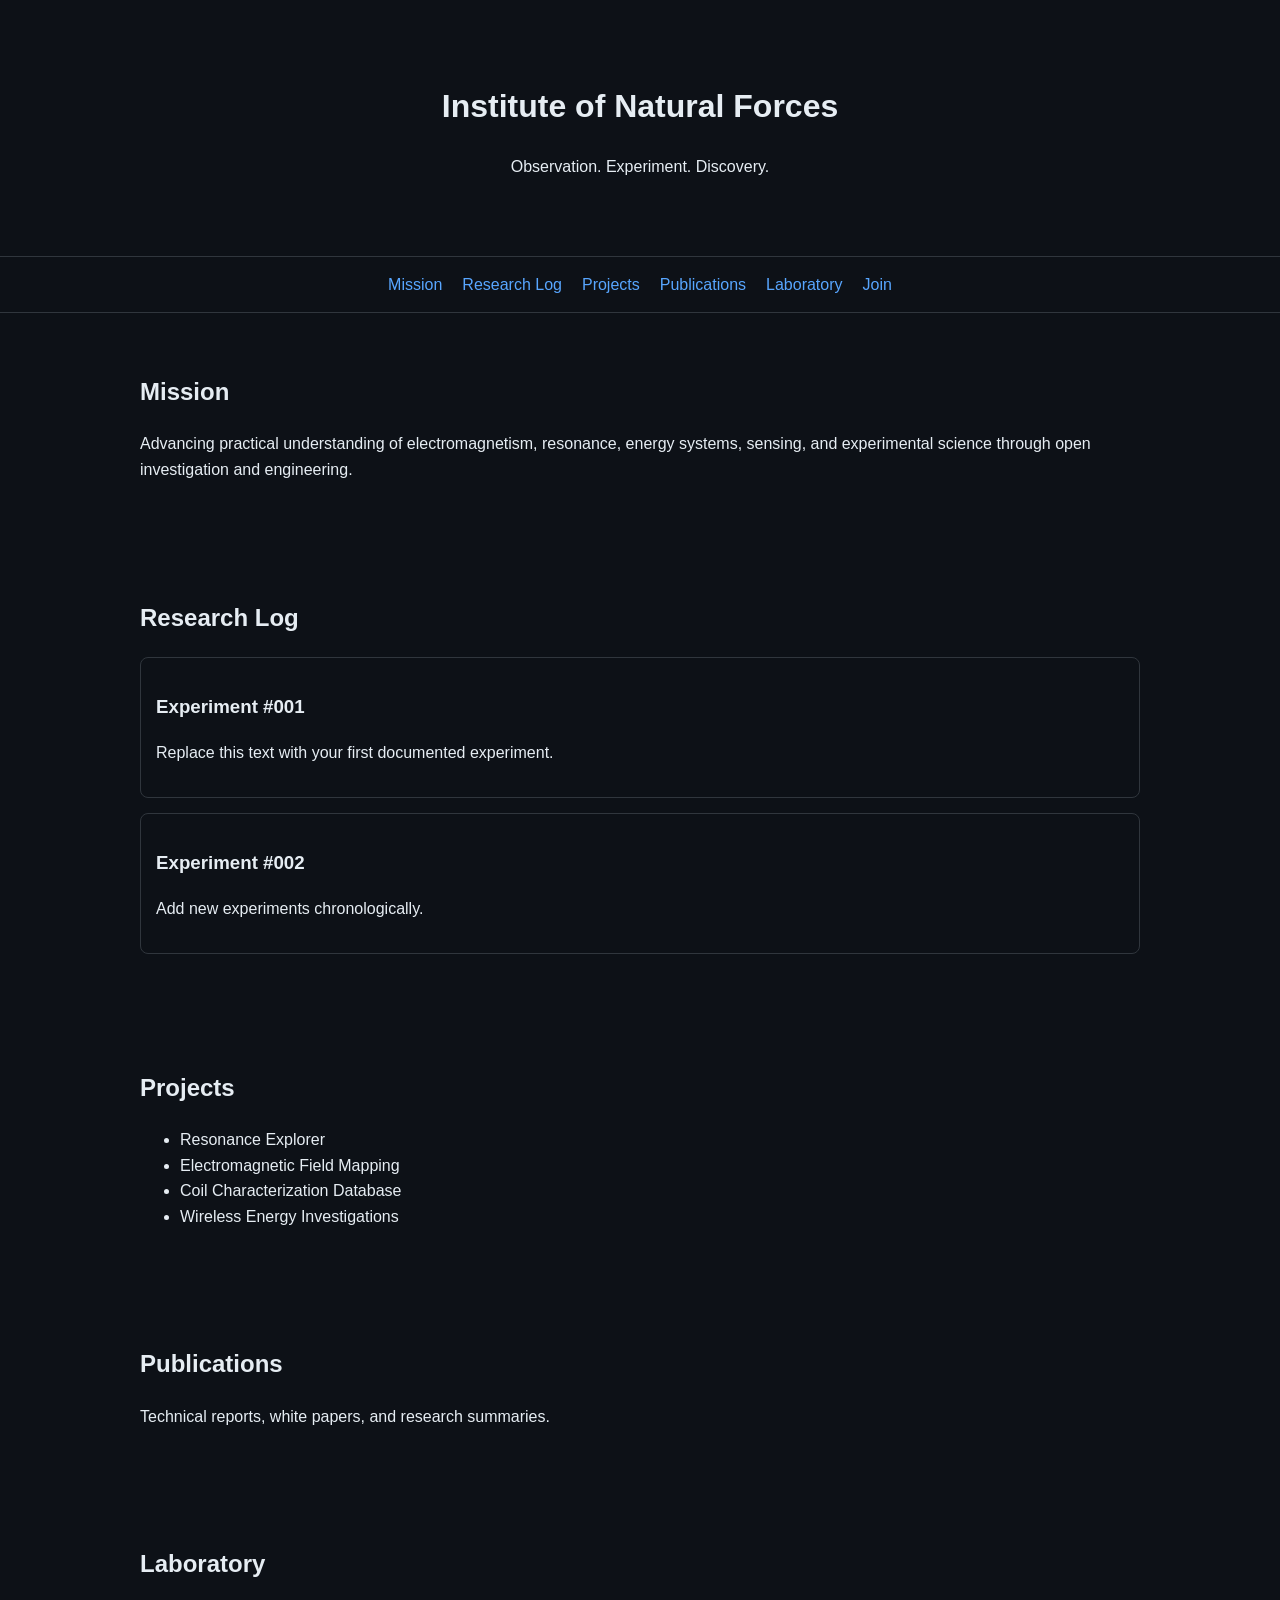
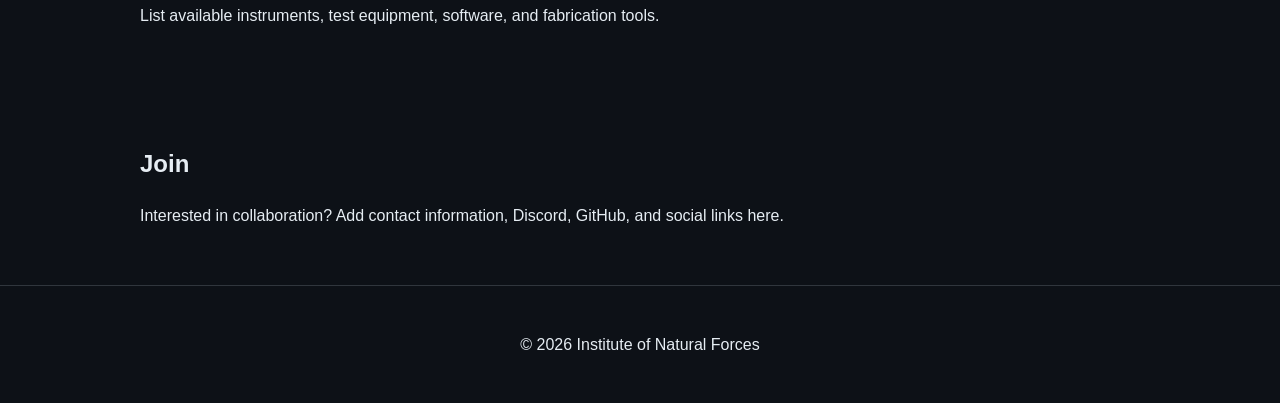
==== index.html @ 2fa15f9c "initial  landing" ====
<!DOCTYPE html>
<html lang="en">
<head>
<meta charset="UTF-8">
<meta name="viewport" content="width=device-width, initial-scale=1.0">
<title>Institute of Natural Forces</title>
<link rel="stylesheet" href="style.css">
</head>
<body>
<header>
  <h1>Institute of Natural Forces</h1>
  <p>Observation. Experiment. Discovery.</p>
</header>

<nav>
  <a href="#mission">Mission</a>
  <a href="#research">Research Log</a>
  <a href="#projects">Projects</a>
  <a href="#publications">Publications</a>
  <a href="#laboratory">Laboratory</a>
  <a href="#join">Join</a>
</nav>

<section id="mission">
  <h2>Mission</h2>
  <p>
    Advancing practical understanding of electromagnetism, resonance,
    energy systems, sensing, and experimental science through open
    investigation and engineering.
  </p>
</section>

<section id="research">
  <h2>Research Log</h2>
  <article>
    <h3>Experiment #001</h3>
    <p>Replace this text with your first documented experiment.</p>
  </article>
  <article>
    <h3>Experiment #002</h3>
    <p>Add new experiments chronologically.</p>
  </article>
</section>

<section id="projects">
  <h2>Projects</h2>
  <ul>
    <li>Resonance Explorer</li>
    <li>Electromagnetic Field Mapping</li>
    <li>Coil Characterization Database</li>
    <li>Wireless Energy Investigations</li>
  </ul>
</section>

<section id="publications">
  <h2>Publications</h2>
  <p>Technical reports, white papers, and research summaries.</p>
</section>

<section id="laboratory">
  <h2>Laboratory</h2>
  <p>
    List available instruments, test equipment, software, and fabrication tools.
  </p>
</section>

<section id="join">
  <h2>Join</h2>
  <p>
    Interested in collaboration? Add contact information, Discord, GitHub,
    and social links here.
  </p>
</section>

<footer>
  <p>© 2026 Institute of Natural Forces</p>
</footer>
</body>
</html>
---- style.css ----
body{
  font-family: Arial, sans-serif;
  margin:0;
  background:#0d1117;
  color:#e6edf3;
  line-height:1.6;
}
header{
  text-align:center;
  padding:60px 20px;
  border-bottom:1px solid #30363d;
}
nav{
  display:flex;
  flex-wrap:wrap;
  justify-content:center;
  gap:20px;
  padding:15px;
  border-bottom:1px solid #30363d;
}
nav a{
  color:#58a6ff;
  text-decoration:none;
}
section{
  max-width:1000px;
  margin:auto;
  padding:40px 20px;
}
article{
  border:1px solid #30363d;
  padding:15px;
  margin-bottom:15px;
  border-radius:8px;
}
footer{
  text-align:center;
  padding:30px;
  border-top:1px solid #30363d;
}
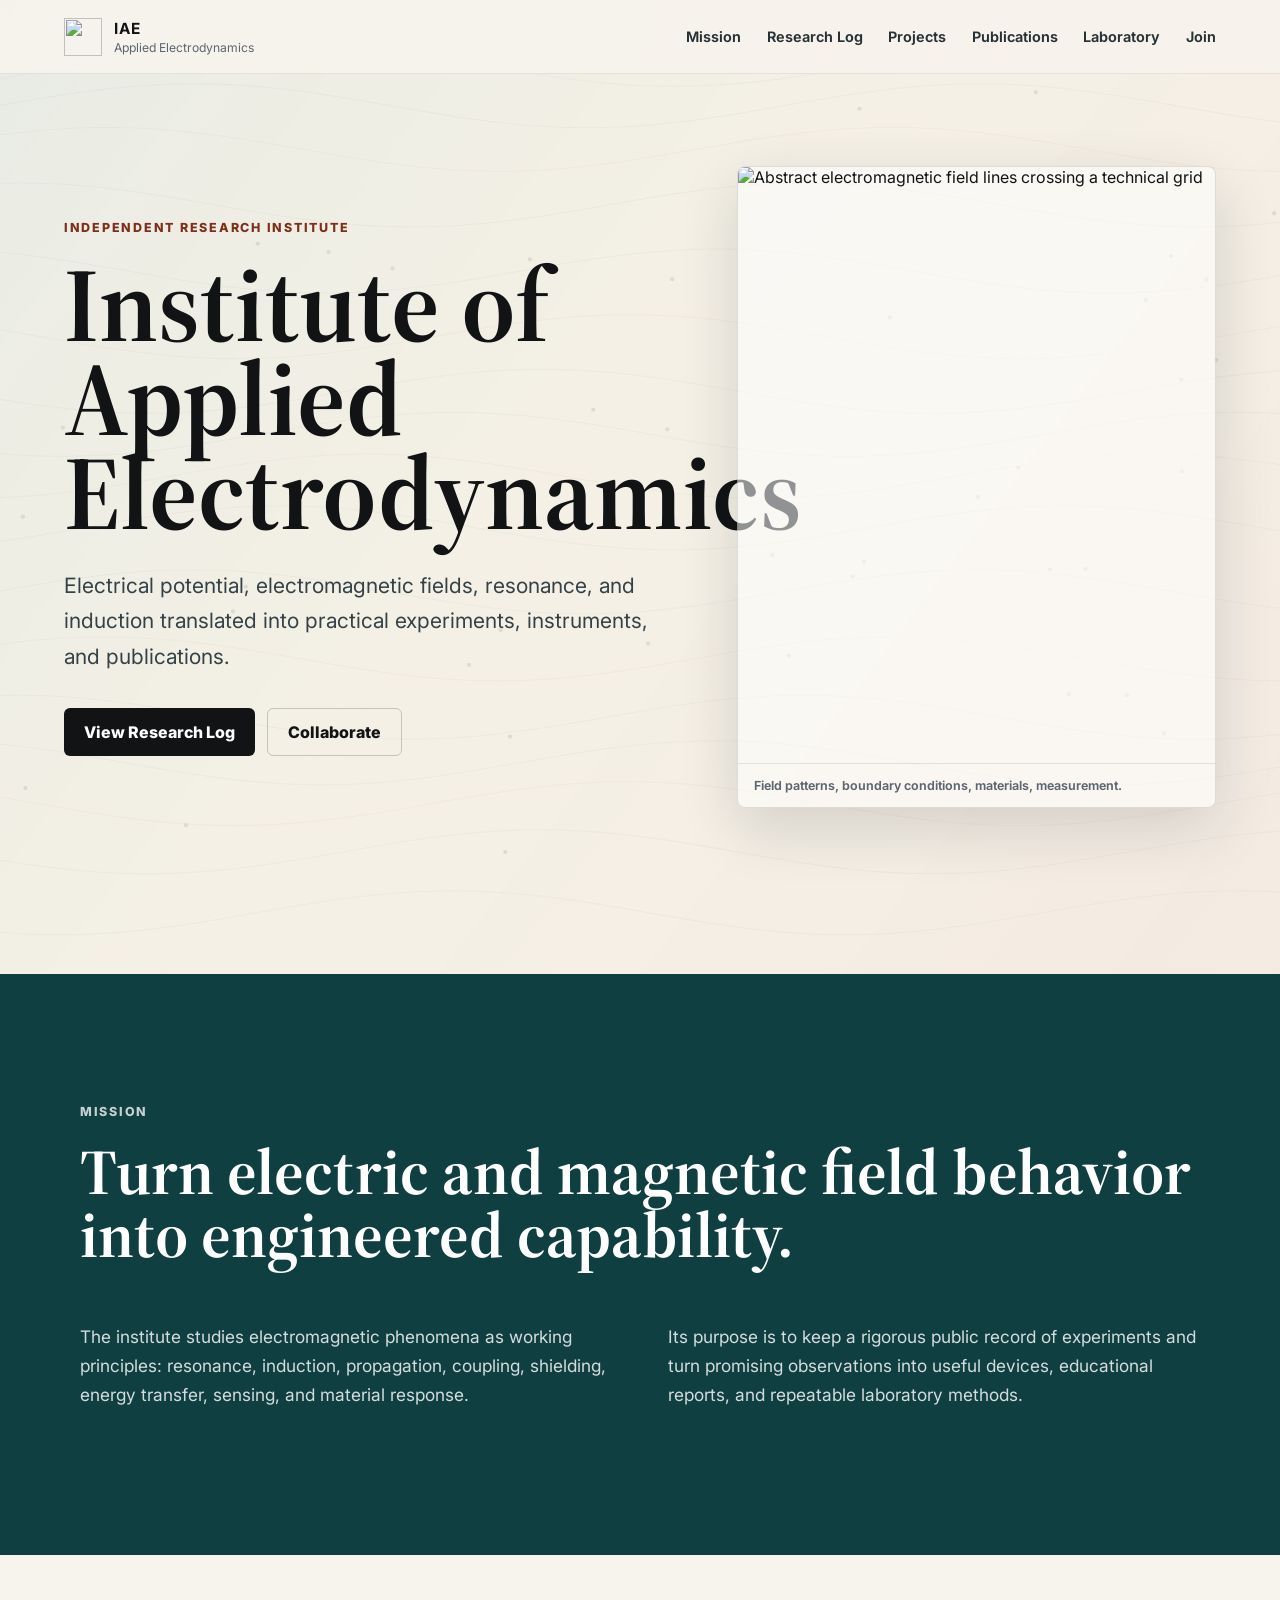
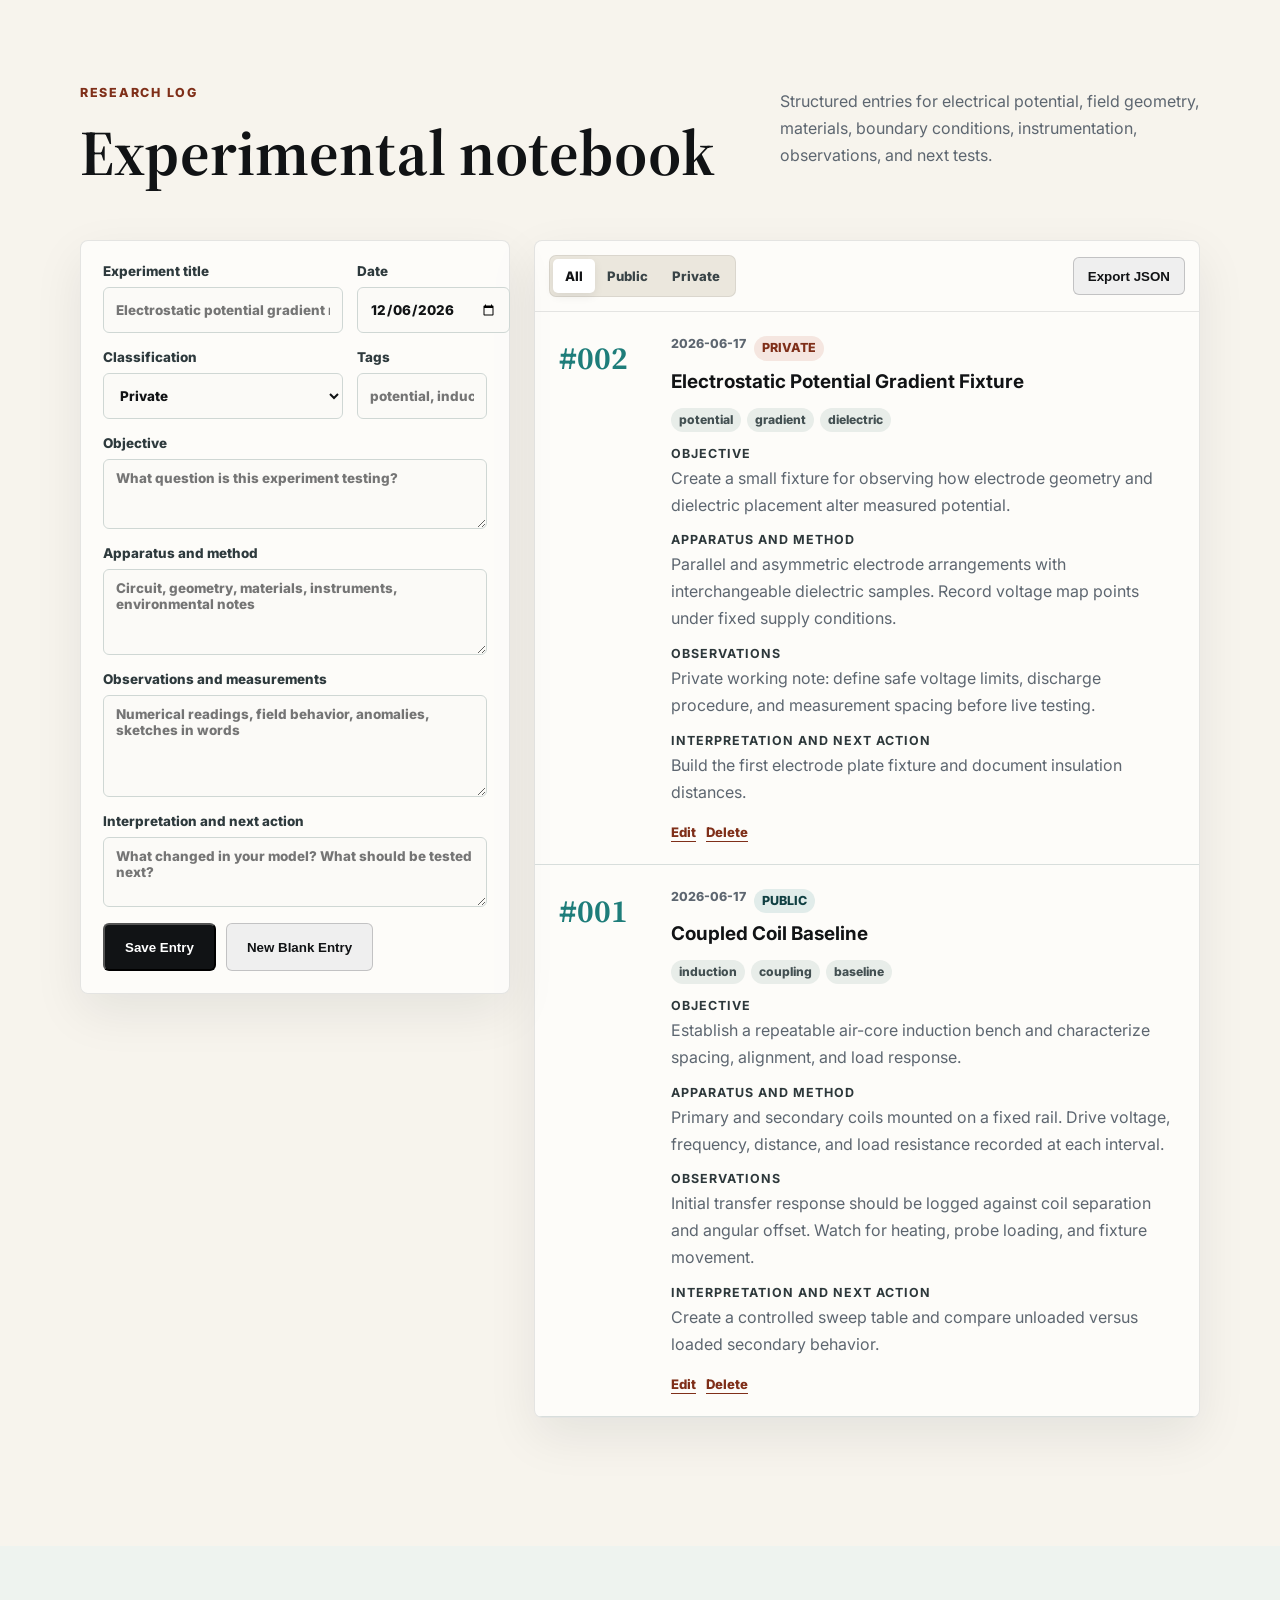
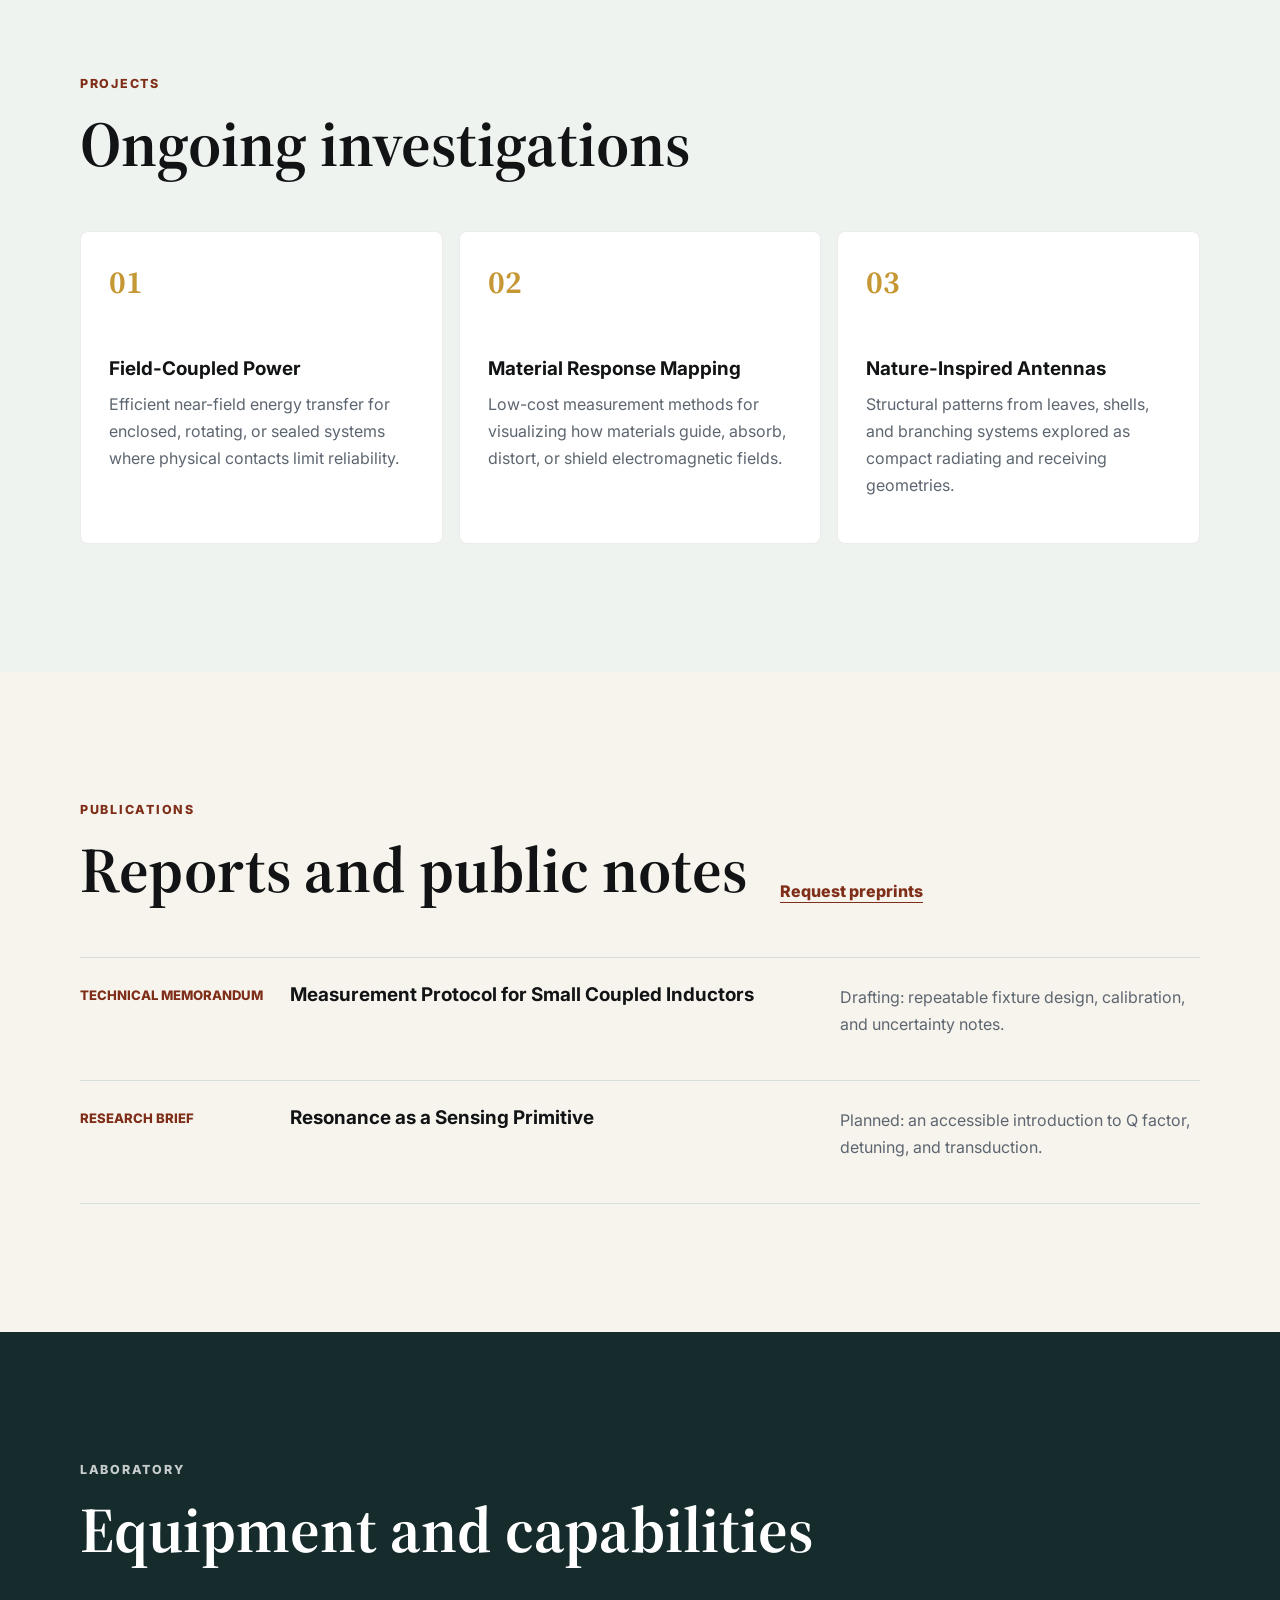
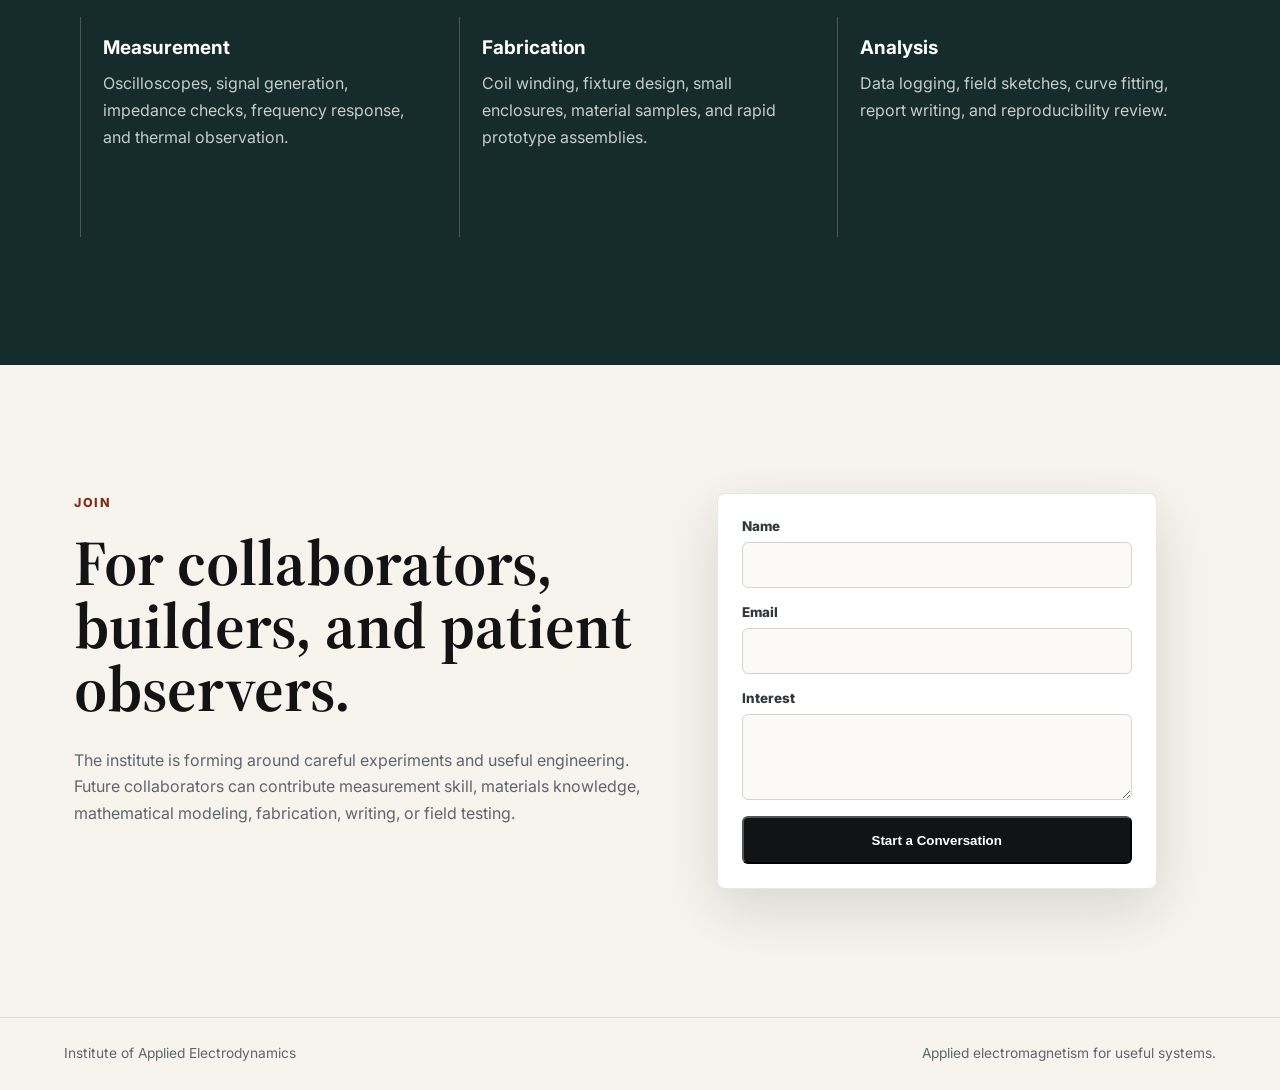
==== commit 7625580b: "mnew" ====
--- a/index.html
+++ b/index.html
@@ -1,79 +1,268 @@
-<!DOCTYPE html>
+<!doctype html>
 <html lang="en">
-<head>
-<meta charset="UTF-8">
-<meta name="viewport" content="width=device-width, initial-scale=1.0">
-<title>Institute of Natural Forces</title>
-<link rel="stylesheet" href="style.css">
-</head>
-<body>
-<header>
-  <h1>Institute of Natural Forces</h1>
-  <p>Observation. Experiment. Discovery.</p>
-</header>
-
-<nav>
-  <a href="#mission">Mission</a>
-  <a href="#research">Research Log</a>
-  <a href="#projects">Projects</a>
-  <a href="#publications">Publications</a>
-  <a href="#laboratory">Laboratory</a>
-  <a href="#join">Join</a>
-</nav>
-
-<section id="mission">
-  <h2>Mission</h2>
-  <p>
-    Advancing practical understanding of electromagnetism, resonance,
-    energy systems, sensing, and experimental science through open
-    investigation and engineering.
-  </p>
-</section>
-
-<section id="research">
-  <h2>Research Log</h2>
-  <article>
-    <h3>Experiment #001</h3>
-    <p>Replace this text with your first documented experiment.</p>
-  </article>
-  <article>
-    <h3>Experiment #002</h3>
-    <p>Add new experiments chronologically.</p>
-  </article>
-</section>
-
-<section id="projects">
-  <h2>Projects</h2>
-  <ul>
-    <li>Resonance Explorer</li>
-    <li>Electromagnetic Field Mapping</li>
-    <li>Coil Characterization Database</li>
-    <li>Wireless Energy Investigations</li>
-  </ul>
-</section>
-
-<section id="publications">
-  <h2>Publications</h2>
-  <p>Technical reports, white papers, and research summaries.</p>
-</section>
-
-<section id="laboratory">
-  <h2>Laboratory</h2>
-  <p>
-    List available instruments, test equipment, software, and fabrication tools.
-  </p>
-</section>
-
-<section id="join">
-  <h2>Join</h2>
-  <p>
-    Interested in collaboration? Add contact information, Discord, GitHub,
-    and social links here.
-  </p>
-</section>
-
-<footer>
-  <p>© 2026 Institute of Natural Forces</p>
-</footer>
-</body>
+  <head>
+    <meta charset="utf-8" />
+    <meta name="viewport" content="width=device-width, initial-scale=1" />
+    <title>Institute of Applied Electrodynamics</title>
+    <meta
+      name="description"
+      content="An independent institute experimenting with electrical potential, electromagnetism, and applied electrodynamic systems."
+    />
+    <link rel="preconnect" href="https://fonts.googleapis.com" />
+    <link rel="preconnect" href="https://fonts.gstatic.com" crossorigin />
+    <link
+      href="https://fonts.googleapis.com/css2?family=Inter:wght@400;500;600;700;800&family=Source+Serif+4:opsz,wght@8..60,500;8..60,650&display=swap"
+      rel="stylesheet"
+    />
+    <link rel="stylesheet" href="styles.css" />
+  </head>
+  <body>
+    <header class="site-header" data-header>
+      <a class="brand" href="#home" aria-label="Institute of Applied Electrodynamics home">
+        <img src="assets/field-mark.svg" alt="" />
+        <span>
+          <strong>IAE</strong>
+          <small>Applied Electrodynamics</small>
+        </span>
+      </a>
+      <nav class="nav" aria-label="Primary navigation">
+        <a href="#mission">Mission</a>
+        <a href="#log">Research Log</a>
+        <a href="#projects">Projects</a>
+        <a href="#publications">Publications</a>
+        <a href="#laboratory">Laboratory</a>
+        <a href="#join">Join</a>
+      </nav>
+      <button class="nav-toggle" type="button" data-nav-toggle aria-label="Open navigation">
+        <span></span>
+        <span></span>
+      </button>
+    </header>
+
+    <main id="home">
+      <section class="hero section" aria-labelledby="hero-title">
+        <canvas class="field-canvas" data-field-canvas aria-hidden="true"></canvas>
+        <div class="hero-grid">
+          <div class="hero-copy">
+            <p class="eyebrow">Independent research institute</p>
+            <h1 id="hero-title">Institute of Applied Electrodynamics</h1>
+            <p class="hero-subtitle">
+              Electrical potential, electromagnetic fields, resonance, and induction
+              translated into practical experiments, instruments, and publications.
+            </p>
+            <div class="hero-actions" aria-label="Primary links">
+              <a class="button primary" href="#log">View Research Log</a>
+              <a class="button secondary" href="#join">Collaborate</a>
+            </div>
+          </div>
+          <figure class="hero-visual">
+            <img src="assets/field-lines.svg" alt="Abstract electromagnetic field lines crossing a technical grid" />
+            <figcaption>Field patterns, boundary conditions, materials, measurement.</figcaption>
+          </figure>
+        </div>
+      </section>
+
+      <section class="section mission-band" id="mission" aria-labelledby="mission-title">
+        <div class="section-heading">
+          <p class="eyebrow">Mission</p>
+          <h2 id="mission-title">Turn electric and magnetic field behavior into engineered capability.</h2>
+        </div>
+        <div class="mission-copy">
+          <p>
+            The institute studies electromagnetic phenomena as working principles:
+            resonance, induction, propagation, coupling, shielding, energy transfer,
+            sensing, and material response.
+          </p>
+          <p>
+            Its purpose is to keep a rigorous public record of experiments and turn
+            promising observations into useful devices, educational reports, and
+            repeatable laboratory methods.
+          </p>
+        </div>
+      </section>
+
+      <section class="section" id="log" aria-labelledby="log-title">
+        <div class="section-heading split">
+          <div>
+            <p class="eyebrow">Research Log</p>
+            <h2 id="log-title">Experimental notebook</h2>
+          </div>
+          <p>
+            Structured entries for electrical potential, field geometry, materials,
+            boundary conditions, instrumentation, observations, and next tests.
+          </p>
+        </div>
+        <div class="lab-console">
+          <form class="entry-form" data-entry-form>
+            <input type="hidden" name="id" />
+            <div class="form-row">
+              <label>
+                Experiment title
+                <input name="title" type="text" required placeholder="Electrostatic potential gradient near..." />
+              </label>
+              <label>
+                Date
+                <input name="date" type="date" required />
+              </label>
+            </div>
+            <div class="form-row">
+              <label>
+                Classification
+                <select name="visibility">
+                  <option value="public">Public</option>
+                  <option value="private">Private</option>
+                </select>
+              </label>
+              <label>
+                Tags
+                <input name="tags" type="text" placeholder="potential, induction, dielectric" />
+              </label>
+            </div>
+            <label>
+              Objective
+              <textarea name="objective" rows="3" required placeholder="What question is this experiment testing?"></textarea>
+            </label>
+            <label>
+              Apparatus and method
+              <textarea name="method" rows="4" placeholder="Circuit, geometry, materials, instruments, environmental notes"></textarea>
+            </label>
+            <label>
+              Observations and measurements
+              <textarea name="observations" rows="5" required placeholder="Numerical readings, field behavior, anomalies, sketches in words"></textarea>
+            </label>
+            <label>
+              Interpretation and next action
+              <textarea name="next" rows="3" placeholder="What changed in your model? What should be tested next?"></textarea>
+            </label>
+            <div class="form-actions">
+              <button class="button primary" type="submit" data-save-entry>Save Entry</button>
+              <button class="button secondary" type="button" data-reset-entry>New Blank Entry</button>
+            </div>
+          </form>
+
+          <div class="log-panel">
+            <div class="log-tools">
+              <div class="segmented-control" aria-label="Filter research log entries">
+                <button type="button" class="is-active" data-filter="all">All</button>
+                <button type="button" data-filter="public">Public</button>
+                <button type="button" data-filter="private">Private</button>
+              </div>
+              <button class="button secondary compact" type="button" data-export-entries>Export JSON</button>
+            </div>
+            <div class="timeline" data-entry-list></div>
+          </div>
+        </div>
+      </section>
+
+      <section class="section projects-band" id="projects" aria-labelledby="projects-title">
+        <div class="section-heading">
+          <p class="eyebrow">Projects</p>
+          <h2 id="projects-title">Ongoing investigations</h2>
+        </div>
+        <div class="project-grid">
+          <article class="project-card">
+            <span>01</span>
+            <h3>Field-Coupled Power</h3>
+            <p>
+              Efficient near-field energy transfer for enclosed, rotating, or sealed
+              systems where physical contacts limit reliability.
+            </p>
+          </article>
+          <article class="project-card">
+            <span>02</span>
+            <h3>Material Response Mapping</h3>
+            <p>
+              Low-cost measurement methods for visualizing how materials guide,
+              absorb, distort, or shield electromagnetic fields.
+            </p>
+          </article>
+          <article class="project-card">
+            <span>03</span>
+            <h3>Nature-Inspired Antennas</h3>
+            <p>
+              Structural patterns from leaves, shells, and branching systems explored
+              as compact radiating and receiving geometries.
+            </p>
+          </article>
+        </div>
+      </section>
+
+      <section class="section" id="publications" aria-labelledby="publications-title">
+        <div class="section-heading split">
+          <div>
+            <p class="eyebrow">Publications</p>
+            <h2 id="publications-title">Reports and public notes</h2>
+          </div>
+          <a class="text-link" href="#join">Request preprints</a>
+        </div>
+        <div class="publication-list">
+          <article>
+            <p class="pub-type">Technical memorandum</p>
+            <h3>Measurement Protocol for Small Coupled Inductors</h3>
+            <p>Drafting: repeatable fixture design, calibration, and uncertainty notes.</p>
+          </article>
+          <article>
+            <p class="pub-type">Research brief</p>
+            <h3>Resonance as a Sensing Primitive</h3>
+            <p>Planned: an accessible introduction to Q factor, detuning, and transduction.</p>
+          </article>
+        </div>
+      </section>
+
+      <section class="section laboratory-band" id="laboratory" aria-labelledby="laboratory-title">
+        <div class="section-heading">
+          <p class="eyebrow">Laboratory</p>
+          <h2 id="laboratory-title">Equipment and capabilities</h2>
+        </div>
+        <div class="capability-grid">
+          <div>
+            <h3>Measurement</h3>
+            <p>Oscilloscopes, signal generation, impedance checks, frequency response, and thermal observation.</p>
+          </div>
+          <div>
+            <h3>Fabrication</h3>
+            <p>Coil winding, fixture design, small enclosures, material samples, and rapid prototype assemblies.</p>
+          </div>
+          <div>
+            <h3>Analysis</h3>
+            <p>Data logging, field sketches, curve fitting, report writing, and reproducibility review.</p>
+          </div>
+        </div>
+      </section>
+
+      <section class="section join" id="join" aria-labelledby="join-title">
+        <div>
+          <p class="eyebrow">Join</p>
+          <h2 id="join-title">For collaborators, builders, and patient observers.</h2>
+          <p>
+            The institute is forming around careful experiments and useful engineering.
+            Future collaborators can contribute measurement skill, materials knowledge,
+            mathematical modeling, fabrication, writing, or field testing.
+          </p>
+        </div>
+        <form class="join-form" action="mailto:hello@example.com" method="post" enctype="text/plain">
+          <label>
+            Name
+            <input name="name" type="text" autocomplete="name" />
+          </label>
+          <label>
+            Email
+            <input name="email" type="email" autocomplete="email" />
+          </label>
+          <label>
+            Interest
+            <textarea name="interest" rows="4"></textarea>
+          </label>
+          <button class="button primary" type="submit">Start a Conversation</button>
+        </form>
+      </section>
+    </main>
+
+    <footer class="site-footer">
+      <p>Institute of Applied Electrodynamics</p>
+      <p>Applied electromagnetism for useful systems.</p>
+    </footer>
+
+    <script src="script.js"></script>
+  </body>
 </html>
--- a/styles.css
+++ b/styles.css
@@ -0,0 +1,728 @@
+:root {
+  --ink: #111315;
+  --muted: #5d6670;
+  --line: #d8dedc;
+  --paper: #f7f4ed;
+  --mist: #eef3ef;
+  --oxide: #b94c28;
+  --oxide-dark: #7f2f19;
+  --field: #1e7d7a;
+  --field-dark: #103f42;
+  --gold: #c69835;
+  --white: #ffffff;
+  --shadow: 0 20px 60px rgba(16, 31, 35, 0.14);
+  color-scheme: light;
+  font-family: Inter, system-ui, -apple-system, BlinkMacSystemFont, "Segoe UI", sans-serif;
+}
+
+* {
+  box-sizing: border-box;
+}
+
+html {
+  scroll-behavior: smooth;
+}
+
+body {
+  margin: 0;
+  background: var(--paper);
+  color: var(--ink);
+}
+
+body.nav-open {
+  overflow: hidden;
+}
+
+img,
+svg {
+  display: block;
+  max-width: 100%;
+}
+
+a {
+  color: inherit;
+  text-decoration: none;
+}
+
+.site-header {
+  align-items: center;
+  backdrop-filter: blur(18px);
+  background: rgba(247, 244, 237, 0.86);
+  border-bottom: 1px solid rgba(17, 19, 21, 0.08);
+  display: flex;
+  height: 74px;
+  justify-content: space-between;
+  left: 0;
+  padding: 0 clamp(18px, 5vw, 64px);
+  position: fixed;
+  right: 0;
+  top: 0;
+  z-index: 20;
+}
+
+.brand {
+  align-items: center;
+  display: flex;
+  gap: 12px;
+  min-width: 220px;
+}
+
+.brand img {
+  height: 38px;
+  width: 38px;
+}
+
+.brand strong,
+.brand small {
+  display: block;
+}
+
+.brand strong {
+  font-size: 0.96rem;
+  letter-spacing: 0.08em;
+}
+
+.brand small {
+  color: var(--muted);
+  font-size: 0.76rem;
+  margin-top: 2px;
+}
+
+.nav {
+  align-items: center;
+  display: flex;
+  gap: clamp(14px, 2vw, 28px);
+  font-size: 0.9rem;
+  font-weight: 650;
+}
+
+.nav a {
+  color: #273236;
+}
+
+.nav a:hover {
+  color: var(--oxide-dark);
+}
+
+.nav-toggle {
+  background: transparent;
+  border: 0;
+  display: none;
+  height: 44px;
+  position: relative;
+  width: 44px;
+}
+
+.nav-toggle span {
+  background: var(--ink);
+  height: 2px;
+  left: 11px;
+  position: absolute;
+  width: 22px;
+}
+
+.nav-toggle span:first-child {
+  top: 17px;
+}
+
+.nav-toggle span:last-child {
+  top: 25px;
+}
+
+.section {
+  padding: clamp(72px, 10vw, 128px) clamp(20px, 5vw, 72px);
+}
+
+.hero {
+  min-height: 94vh;
+  overflow: hidden;
+  padding-top: 128px;
+  position: relative;
+}
+
+.field-canvas {
+  height: 100%;
+  inset: 0;
+  opacity: 0.32;
+  position: absolute;
+  width: 100%;
+}
+
+.hero-grid {
+  align-items: center;
+  display: grid;
+  gap: clamp(34px, 6vw, 82px);
+  grid-template-columns: minmax(0, 1.02fr) minmax(300px, 0.82fr);
+  margin: 0 auto;
+  max-width: 1240px;
+  min-height: calc(94vh - 128px);
+  position: relative;
+  z-index: 2;
+}
+
+.eyebrow {
+  color: var(--oxide-dark);
+  font-size: 0.78rem;
+  font-weight: 800;
+  letter-spacing: 0.14em;
+  margin: 0 0 18px;
+  text-transform: uppercase;
+}
+
+h1,
+h2,
+h3,
+p {
+  margin-top: 0;
+}
+
+h1,
+h2 {
+  font-family: "Source Serif 4", Georgia, serif;
+  font-weight: 650;
+  letter-spacing: 0;
+}
+
+h1 {
+  font-size: clamp(3.2rem, 8.2vw, 7.7rem);
+  line-height: 0.9;
+  margin-bottom: 28px;
+  max-width: 980px;
+}
+
+h2 {
+  font-size: clamp(2.2rem, 5vw, 4.7rem);
+  line-height: 0.98;
+  margin-bottom: 0;
+}
+
+h3 {
+  font-size: 1.18rem;
+  line-height: 1.2;
+  margin-bottom: 10px;
+}
+
+p {
+  color: var(--muted);
+  line-height: 1.68;
+}
+
+.hero-subtitle {
+  color: #344247;
+  font-size: clamp(1.06rem, 2vw, 1.32rem);
+  max-width: 760px;
+}
+
+.hero-actions {
+  display: flex;
+  flex-wrap: wrap;
+  gap: 12px;
+  margin-top: 34px;
+}
+
+.button {
+  align-items: center;
+  border-radius: 6px;
+  display: inline-flex;
+  font-weight: 800;
+  justify-content: center;
+  min-height: 48px;
+  padding: 0 20px;
+}
+
+.button.primary {
+  background: var(--ink);
+  color: var(--white);
+}
+
+.button.secondary {
+  border: 1px solid rgba(17, 19, 21, 0.2);
+  color: var(--ink);
+}
+
+.hero-visual {
+  background: rgba(255, 255, 255, 0.54);
+  border: 1px solid rgba(17, 19, 21, 0.12);
+  border-radius: 8px;
+  box-shadow: var(--shadow);
+  margin: 0;
+  overflow: hidden;
+}
+
+.hero-visual img {
+  aspect-ratio: 4 / 5;
+  object-fit: cover;
+  width: 100%;
+}
+
+.hero-visual figcaption {
+  border-top: 1px solid rgba(17, 19, 21, 0.1);
+  color: var(--muted);
+  font-size: 0.78rem;
+  font-weight: 650;
+  padding: 14px 16px;
+}
+
+.section-heading {
+  margin: 0 auto clamp(28px, 5vw, 56px);
+  max-width: 1120px;
+}
+
+.section-heading.split {
+  align-items: end;
+  display: grid;
+  gap: 28px;
+  grid-template-columns: minmax(0, 1fr) minmax(260px, 420px);
+}
+
+.mission-band {
+  background: var(--field-dark);
+  color: var(--white);
+}
+
+.mission-band .eyebrow,
+.mission-band p,
+.laboratory-band .eyebrow,
+.laboratory-band p {
+  color: rgba(255, 255, 255, 0.76);
+}
+
+.mission-copy {
+  columns: 2 320px;
+  column-gap: 56px;
+  margin: 0 auto;
+  max-width: 1120px;
+}
+
+.mission-copy p {
+  break-inside: avoid;
+  color: rgba(255, 255, 255, 0.82);
+  font-size: 1.08rem;
+}
+
+.lab-console {
+  align-items: start;
+  display: grid;
+  gap: 24px;
+  grid-template-columns: minmax(320px, 430px) minmax(0, 1fr);
+  margin: 0 auto;
+  max-width: 1120px;
+}
+
+.entry-form,
+.log-panel {
+  background: rgba(255, 255, 255, 0.68);
+  border: 1px solid rgba(17, 19, 21, 0.1);
+  border-radius: 8px;
+  box-shadow: 0 18px 50px rgba(16, 31, 35, 0.08);
+}
+
+.entry-form {
+  display: grid;
+  gap: 16px;
+  padding: 22px;
+  position: sticky;
+  top: 96px;
+}
+
+.form-row {
+  display: grid;
+  gap: 14px;
+  grid-template-columns: minmax(0, 1fr) minmax(130px, 0.5fr);
+}
+
+.form-actions,
+.log-tools,
+.entry-actions {
+  align-items: center;
+  display: flex;
+  flex-wrap: wrap;
+  gap: 10px;
+}
+
+.log-panel {
+  overflow: hidden;
+}
+
+.log-tools {
+  border-bottom: 1px solid rgba(17, 19, 21, 0.1);
+  justify-content: space-between;
+  padding: 14px;
+}
+
+.segmented-control {
+  background: #ebe7dd;
+  border: 1px solid rgba(17, 19, 21, 0.08);
+  border-radius: 7px;
+  display: inline-flex;
+  padding: 3px;
+}
+
+.segmented-control button {
+  background: transparent;
+  border: 0;
+  border-radius: 5px;
+  color: #394447;
+  cursor: pointer;
+  font: inherit;
+  font-size: 0.82rem;
+  font-weight: 800;
+  min-height: 34px;
+  padding: 0 12px;
+}
+
+.segmented-control button.is-active {
+  background: var(--white);
+  box-shadow: 0 3px 10px rgba(17, 19, 21, 0.08);
+  color: var(--ink);
+}
+
+.button.compact {
+  min-height: 38px;
+  padding: 0 14px;
+}
+
+.timeline {
+  display: grid;
+}
+
+.log-entry {
+  border-bottom: 1px solid var(--line);
+  display: grid;
+  gap: 20px;
+  grid-template-columns: 92px minmax(0, 1fr);
+  padding: 24px;
+}
+
+.entry-number {
+  color: var(--field);
+  font-family: "Source Serif 4", Georgia, serif;
+  font-size: 2rem;
+  font-weight: 650;
+}
+
+.entry-meta {
+  color: var(--muted);
+  display: flex;
+  flex-wrap: wrap;
+  font-size: 0.78rem;
+  font-weight: 800;
+  gap: 8px;
+  margin-bottom: 10px;
+  text-transform: uppercase;
+}
+
+.status-pill,
+.tag-pill {
+  border-radius: 999px;
+  display: inline-flex;
+  line-height: 1;
+  padding: 6px 8px;
+}
+
+.status-pill {
+  background: rgba(30, 125, 122, 0.12);
+  color: var(--field-dark);
+}
+
+.status-pill.private {
+  background: rgba(185, 76, 40, 0.12);
+  color: var(--oxide-dark);
+}
+
+.tag-list {
+  display: flex;
+  flex-wrap: wrap;
+  gap: 6px;
+  margin: 14px 0;
+}
+
+.tag-pill {
+  background: #e8ede9;
+  color: #435052;
+  font-size: 0.76rem;
+  font-weight: 800;
+}
+
+.entry-section {
+  margin-top: 14px;
+}
+
+.entry-section strong {
+  color: #2d383b;
+  display: block;
+  font-size: 0.78rem;
+  letter-spacing: 0.08em;
+  margin-bottom: 4px;
+  text-transform: uppercase;
+}
+
+.entry-section p {
+  margin-bottom: 0;
+  white-space: pre-wrap;
+}
+
+.entry-actions {
+  margin-top: 18px;
+}
+
+.text-button {
+  background: transparent;
+  border: 0;
+  color: var(--oxide-dark);
+  cursor: pointer;
+  font: inherit;
+  font-size: 0.82rem;
+  font-weight: 800;
+  padding: 0;
+  text-decoration: underline;
+  text-underline-offset: 4px;
+}
+
+.empty-log {
+  color: var(--muted);
+  padding: 28px;
+}
+
+.projects-band {
+  background: var(--mist);
+}
+
+.project-grid,
+.capability-grid {
+  display: grid;
+  gap: 16px;
+  grid-template-columns: repeat(3, minmax(0, 1fr));
+  margin: 0 auto;
+  max-width: 1120px;
+}
+
+.project-card {
+  background: var(--white);
+  border: 1px solid rgba(17, 19, 21, 0.08);
+  border-radius: 8px;
+  min-height: 280px;
+  padding: 28px;
+}
+
+.project-card span {
+  color: var(--gold);
+  display: block;
+  font-family: "Source Serif 4", Georgia, serif;
+  font-size: 2rem;
+  font-weight: 650;
+  margin-bottom: 54px;
+}
+
+.text-link {
+  color: var(--oxide-dark);
+  font-weight: 800;
+  text-decoration: underline;
+  text-underline-offset: 5px;
+}
+
+.publication-list {
+  display: grid;
+  gap: 0;
+  margin: 0 auto;
+  max-width: 1120px;
+}
+
+.publication-list article {
+  border-top: 1px solid var(--line);
+  display: grid;
+  gap: 20px;
+  grid-template-columns: 190px minmax(0, 1fr) minmax(260px, 360px);
+  padding: 26px 0;
+}
+
+.publication-list article:last-child {
+  border-bottom: 1px solid var(--line);
+}
+
+.pub-type {
+  color: var(--oxide-dark);
+  font-size: 0.82rem;
+  font-weight: 800;
+  text-transform: uppercase;
+}
+
+.laboratory-band {
+  background: #152b2c;
+  color: var(--white);
+}
+
+.capability-grid > div {
+  border-left: 1px solid rgba(255, 255, 255, 0.22);
+  min-height: 220px;
+  padding: 20px 22px;
+}
+
+.join {
+  align-items: start;
+  display: grid;
+  gap: clamp(28px, 6vw, 76px);
+  grid-template-columns: minmax(0, 0.92fr) minmax(300px, 440px);
+  margin: 0 auto;
+  max-width: 1260px;
+}
+
+.join h2 {
+  margin-bottom: 26px;
+}
+
+.join-form {
+  background: var(--white);
+  border: 1px solid rgba(17, 19, 21, 0.1);
+  border-radius: 8px;
+  box-shadow: var(--shadow);
+  display: grid;
+  gap: 16px;
+  padding: 24px;
+}
+
+label {
+  color: #2e3a3d;
+  display: grid;
+  font-size: 0.84rem;
+  font-weight: 800;
+  gap: 8px;
+}
+
+input,
+select,
+textarea {
+  background: #fbfaf7;
+  border: 1px solid #cfd7d4;
+  border-radius: 6px;
+  color: var(--ink);
+  font: inherit;
+  min-height: 46px;
+  padding: 10px 12px;
+  width: 100%;
+}
+
+textarea {
+  resize: vertical;
+}
+
+.site-footer {
+  align-items: center;
+  border-top: 1px solid rgba(17, 19, 21, 0.1);
+  display: flex;
+  justify-content: space-between;
+  padding: 24px clamp(20px, 5vw, 72px);
+}
+
+.site-footer p {
+  font-size: 0.86rem;
+  margin: 0;
+}
+
+@media (max-width: 980px) {
+  .nav-toggle {
+    display: block;
+  }
+
+  .nav {
+    align-items: stretch;
+    background: rgba(247, 244, 237, 0.98);
+    border-bottom: 1px solid rgba(17, 19, 21, 0.1);
+    display: none;
+    flex-direction: column;
+    gap: 0;
+    left: 0;
+    padding: 86px 24px 24px;
+    position: fixed;
+    right: 0;
+    top: 0;
+    z-index: -1;
+  }
+
+  body.nav-open .nav {
+    display: flex;
+  }
+
+  .nav a {
+    border-top: 1px solid var(--line);
+    font-size: 1.16rem;
+    padding: 18px 0;
+  }
+
+  .hero-grid,
+  .section-heading.split,
+  .lab-console,
+  .join {
+    grid-template-columns: 1fr;
+  }
+
+  .entry-form {
+    position: static;
+  }
+
+  .hero-grid {
+    min-height: auto;
+  }
+
+  .hero-visual img {
+    aspect-ratio: 16 / 10;
+  }
+
+  .project-grid,
+  .capability-grid {
+    grid-template-columns: 1fr;
+  }
+
+  .publication-list article {
+    grid-template-columns: 1fr;
+  }
+}
+
+@media (max-width: 620px) {
+  .site-header {
+    height: 68px;
+  }
+
+  .brand {
+    min-width: 0;
+  }
+
+  .brand small {
+    display: none;
+  }
+
+  .hero {
+    min-height: auto;
+    padding-top: 108px;
+  }
+
+  h1 {
+    font-size: clamp(2.8rem, 16vw, 4.2rem);
+  }
+
+  .hero-actions,
+  .site-footer {
+    align-items: stretch;
+    flex-direction: column;
+  }
+
+  .button {
+    width: 100%;
+  }
+
+  .log-entry {
+    grid-template-columns: 1fr;
+  }
+
+  .form-row {
+    grid-template-columns: 1fr;
+  }
+
+  .project-card {
+    min-height: auto;
+  }
+
+  .project-card span {
+    margin-bottom: 28px;
+  }
+}
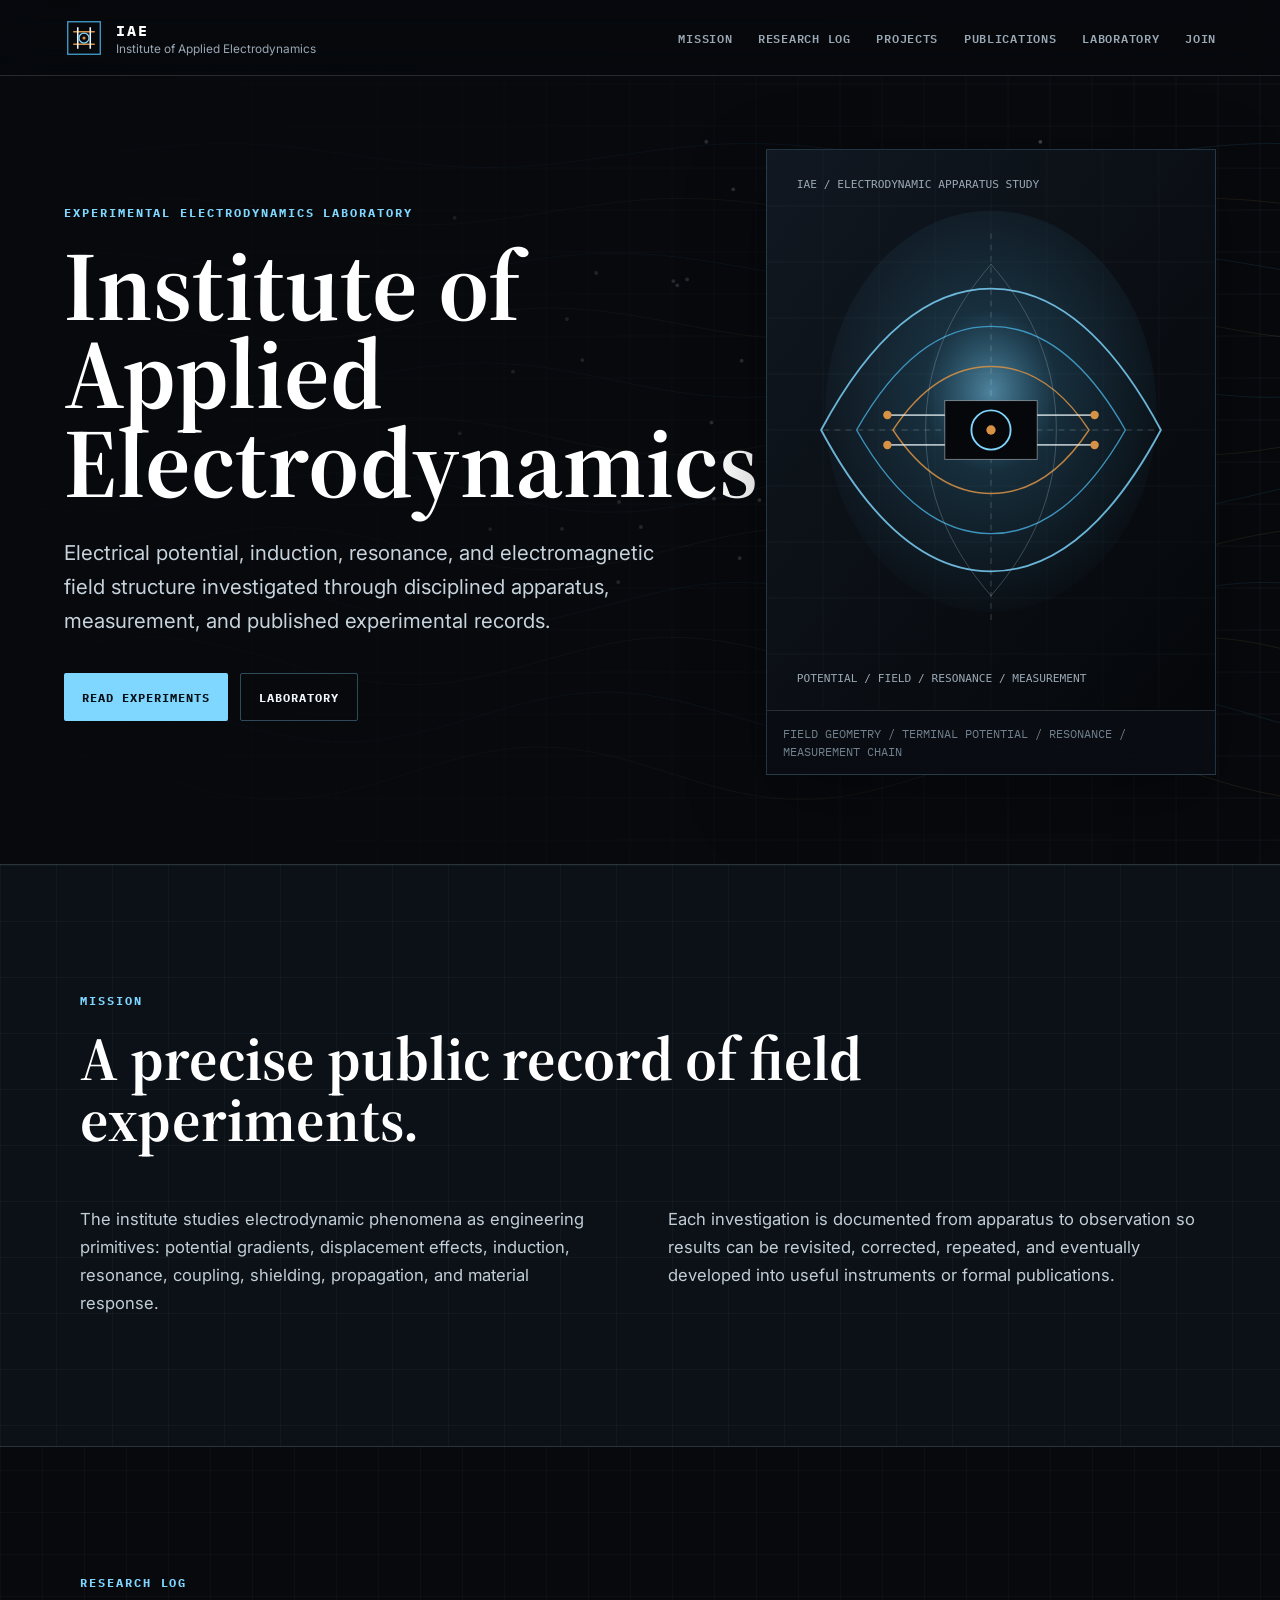
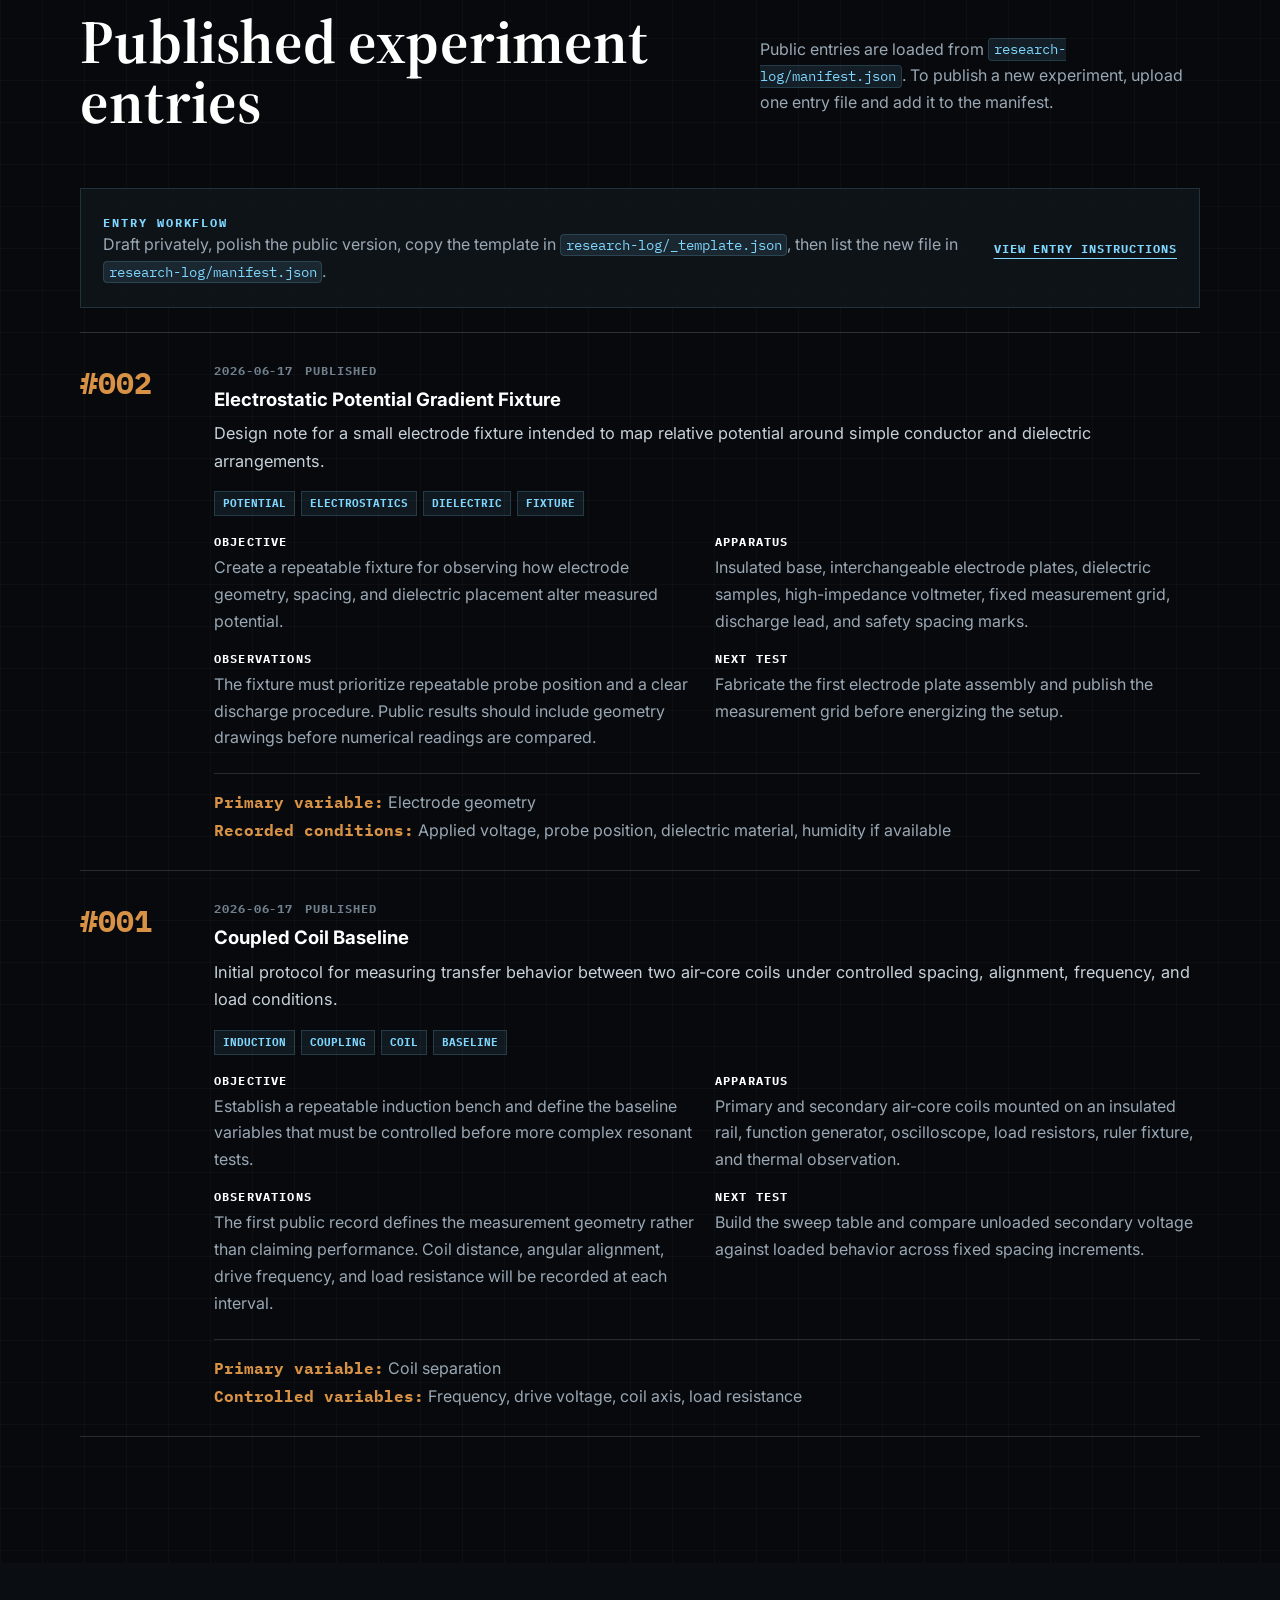
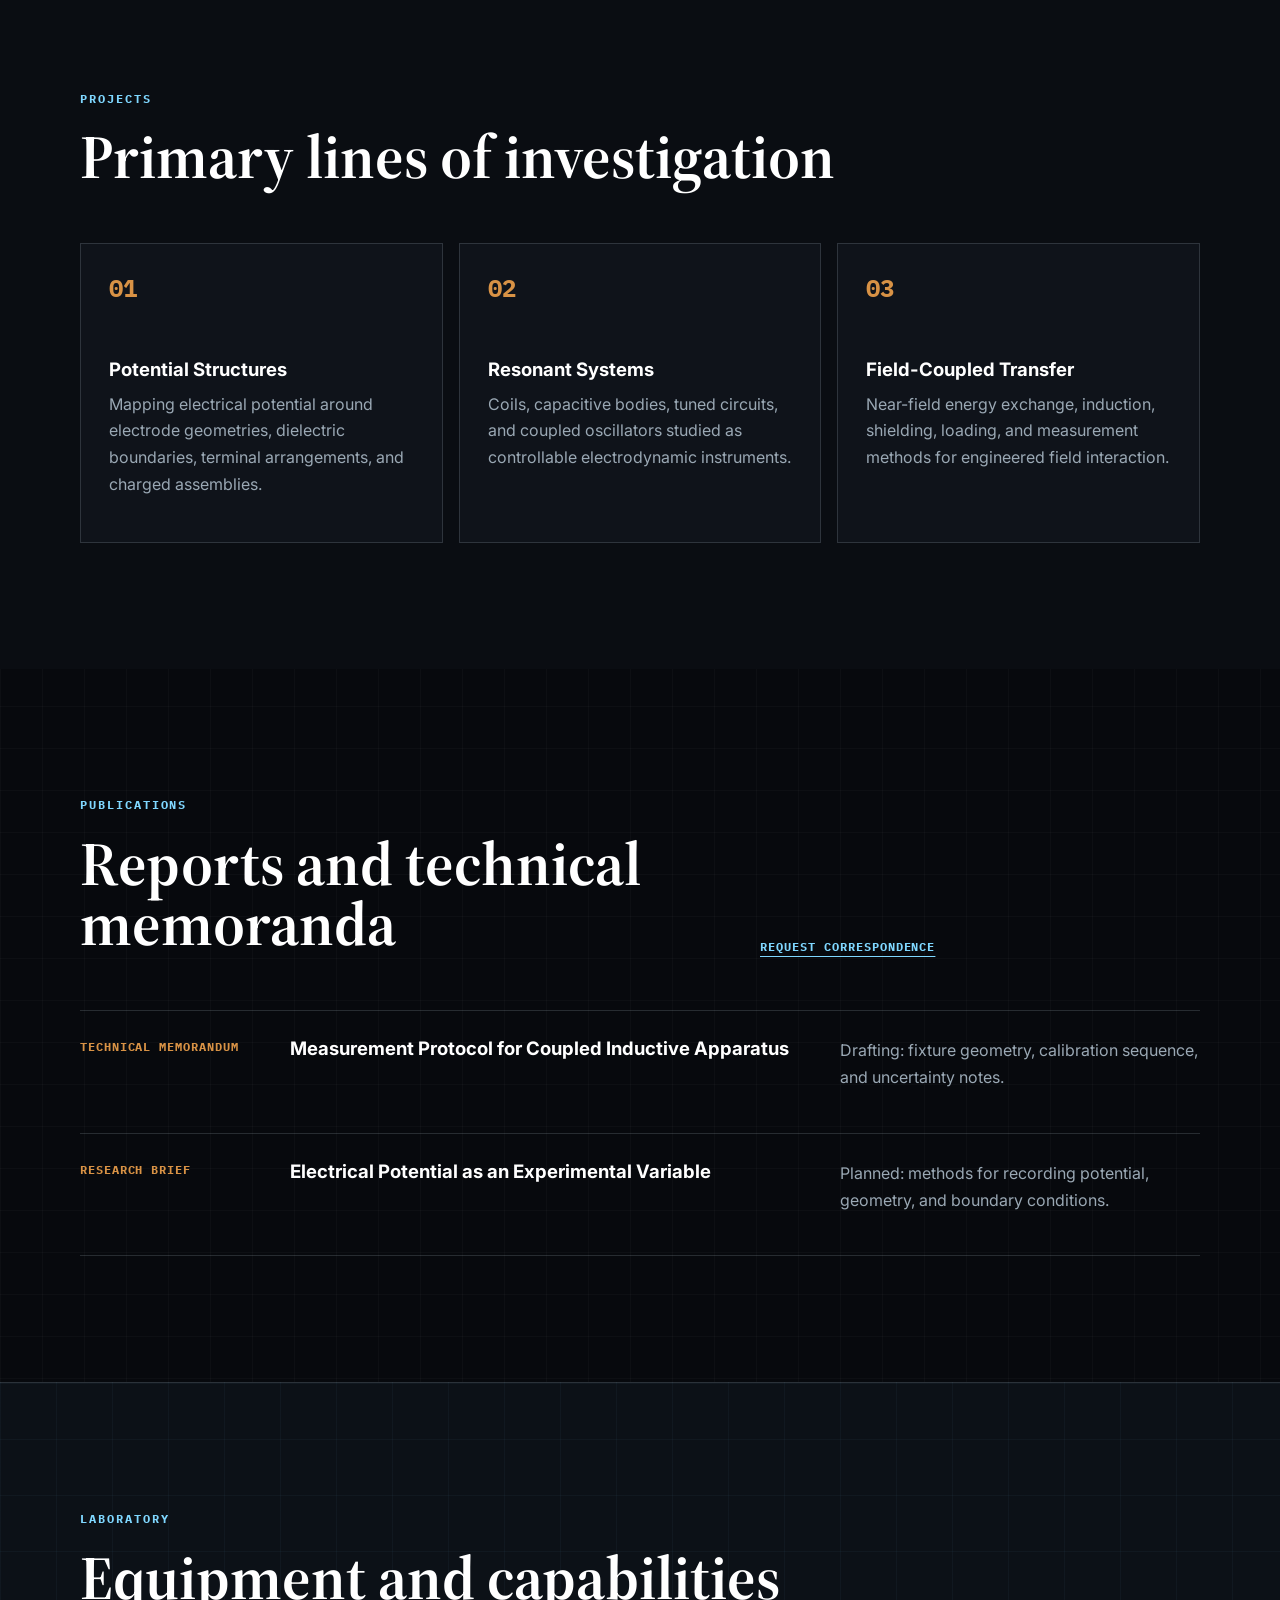
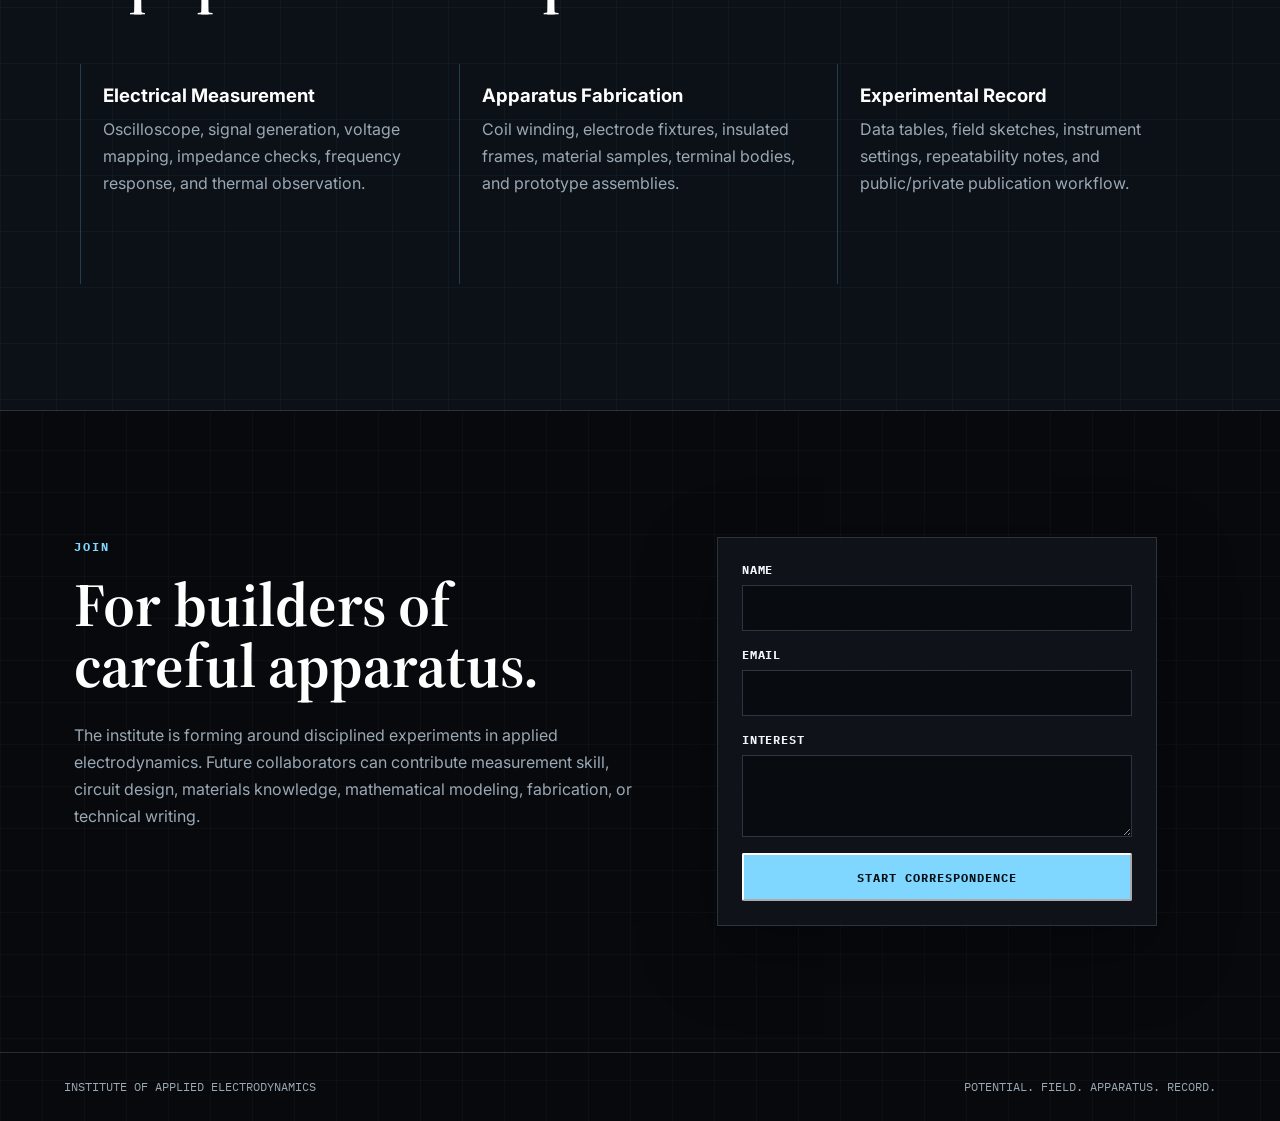
==== commit 5100d7ee: "new" ====
--- a/index.html
+++ b/index.html
@@ -6,12 +6,12 @@
     <title>Institute of Applied Electrodynamics</title>
     <meta
       name="description"
-      content="An independent institute experimenting with electrical potential, electromagnetism, and applied electrodynamic systems."
+      content="A modern electrodynamics institute for experiments in electrical potential, electromagnetic fields, resonance, induction, and engineered field systems."
     />
     <link rel="preconnect" href="https://fonts.googleapis.com" />
     <link rel="preconnect" href="https://fonts.gstatic.com" crossorigin />
     <link
-      href="https://fonts.googleapis.com/css2?family=Inter:wght@400;500;600;700;800&family=Source+Serif+4:opsz,wght@8..60,500;8..60,650&display=swap"
+      href="https://fonts.googleapis.com/css2?family=IBM+Plex+Mono:wght@400;500;600;700&family=Inter:wght@400;500;600;700;800&family=Source+Serif+4:opsz,wght@8..60,500;8..60,650&display=swap"
       rel="stylesheet"
     />
     <link rel="stylesheet" href="styles.css" />
@@ -22,7 +22,7 @@
         <img src="assets/field-mark.svg" alt="" />
         <span>
           <strong>IAE</strong>
-          <small>Applied Electrodynamics</small>
+          <small>Institute of Applied Electrodynamics</small>
         </span>
       </a>
       <nav class="nav" aria-label="Primary navigation">
@@ -40,24 +40,27 @@
     </header>
 
     <main id="home">
-      <section class="hero section" aria-labelledby="hero-title">
+      <section class="hero" aria-labelledby="hero-title">
         <canvas class="field-canvas" data-field-canvas aria-hidden="true"></canvas>
         <div class="hero-grid">
           <div class="hero-copy">
-            <p class="eyebrow">Independent research institute</p>
+            <p class="eyebrow">Experimental electrodynamics laboratory</p>
             <h1 id="hero-title">Institute of Applied Electrodynamics</h1>
             <p class="hero-subtitle">
-              Electrical potential, electromagnetic fields, resonance, and induction
-              translated into practical experiments, instruments, and publications.
+              Electrical potential, induction, resonance, and electromagnetic field
+              structure investigated through disciplined apparatus, measurement, and
+              published experimental records.
             </p>
             <div class="hero-actions" aria-label="Primary links">
-              <a class="button primary" href="#log">View Research Log</a>
-              <a class="button secondary" href="#join">Collaborate</a>
+              <a class="button primary" href="#log">Read Experiments</a>
+              <a class="button secondary" href="#laboratory">Laboratory</a>
             </div>
           </div>
           <figure class="hero-visual">
-            <img src="assets/field-lines.svg" alt="Abstract electromagnetic field lines crossing a technical grid" />
-            <figcaption>Field patterns, boundary conditions, materials, measurement.</figcaption>
+            <img src="assets/field-lines.svg" alt="Monochrome electrodynamic apparatus diagram with field lines" />
+            <figcaption>
+              Field geometry / terminal potential / resonance / measurement chain
+            </figcaption>
           </figure>
         </div>
       </section>
@@ -65,18 +68,18 @@
       <section class="section mission-band" id="mission" aria-labelledby="mission-title">
         <div class="section-heading">
           <p class="eyebrow">Mission</p>
-          <h2 id="mission-title">Turn electric and magnetic field behavior into engineered capability.</h2>
+          <h2 id="mission-title">A precise public record of field experiments.</h2>
         </div>
         <div class="mission-copy">
           <p>
-            The institute studies electromagnetic phenomena as working principles:
-            resonance, induction, propagation, coupling, shielding, energy transfer,
-            sensing, and material response.
-          </p>
-          <p>
-            Its purpose is to keep a rigorous public record of experiments and turn
-            promising observations into useful devices, educational reports, and
-            repeatable laboratory methods.
+            The institute studies electrodynamic phenomena as engineering primitives:
+            potential gradients, displacement effects, induction, resonance, coupling,
+            shielding, propagation, and material response.
+          </p>
+          <p>
+            Each investigation is documented from apparatus to observation so results
+            can be revisited, corrected, repeated, and eventually developed into
+            useful instruments or formal publications.
           </p>
         </div>
       </section>
@@ -85,103 +88,60 @@
         <div class="section-heading split">
           <div>
             <p class="eyebrow">Research Log</p>
-            <h2 id="log-title">Experimental notebook</h2>
-          </div>
-          <p>
-            Structured entries for electrical potential, field geometry, materials,
-            boundary conditions, instrumentation, observations, and next tests.
-          </p>
-        </div>
-        <div class="lab-console">
-          <form class="entry-form" data-entry-form>
-            <input type="hidden" name="id" />
-            <div class="form-row">
-              <label>
-                Experiment title
-                <input name="title" type="text" required placeholder="Electrostatic potential gradient near..." />
-              </label>
-              <label>
-                Date
-                <input name="date" type="date" required />
-              </label>
-            </div>
-            <div class="form-row">
-              <label>
-                Classification
-                <select name="visibility">
-                  <option value="public">Public</option>
-                  <option value="private">Private</option>
-                </select>
-              </label>
-              <label>
-                Tags
-                <input name="tags" type="text" placeholder="potential, induction, dielectric" />
-              </label>
-            </div>
-            <label>
-              Objective
-              <textarea name="objective" rows="3" required placeholder="What question is this experiment testing?"></textarea>
-            </label>
-            <label>
-              Apparatus and method
-              <textarea name="method" rows="4" placeholder="Circuit, geometry, materials, instruments, environmental notes"></textarea>
-            </label>
-            <label>
-              Observations and measurements
-              <textarea name="observations" rows="5" required placeholder="Numerical readings, field behavior, anomalies, sketches in words"></textarea>
-            </label>
-            <label>
-              Interpretation and next action
-              <textarea name="next" rows="3" placeholder="What changed in your model? What should be tested next?"></textarea>
-            </label>
-            <div class="form-actions">
-              <button class="button primary" type="submit" data-save-entry>Save Entry</button>
-              <button class="button secondary" type="button" data-reset-entry>New Blank Entry</button>
-            </div>
-          </form>
-
-          <div class="log-panel">
-            <div class="log-tools">
-              <div class="segmented-control" aria-label="Filter research log entries">
-                <button type="button" class="is-active" data-filter="all">All</button>
-                <button type="button" data-filter="public">Public</button>
-                <button type="button" data-filter="private">Private</button>
-              </div>
-              <button class="button secondary compact" type="button" data-export-entries>Export JSON</button>
-            </div>
-            <div class="timeline" data-entry-list></div>
-          </div>
+            <h2 id="log-title">Published experiment entries</h2>
+          </div>
+          <p>
+            Public entries are loaded from <code>research-log/manifest.json</code>.
+            To publish a new experiment, upload one entry file and add it to the
+            manifest.
+          </p>
+        </div>
+
+        <div class="publishing-note">
+          <div>
+            <span class="mono-label">ENTRY WORKFLOW</span>
+            <p>
+              Draft privately, polish the public version, copy the template in
+              <code>research-log/_template.json</code>, then list the new file in
+              <code>research-log/manifest.json</code>.
+            </p>
+          </div>
+          <a class="text-link" href="research-log/README.md">View entry instructions</a>
+        </div>
+
+        <div class="timeline" data-entry-list>
+          <p class="empty-log">Loading research log...</p>
         </div>
       </section>
 
       <section class="section projects-band" id="projects" aria-labelledby="projects-title">
         <div class="section-heading">
           <p class="eyebrow">Projects</p>
-          <h2 id="projects-title">Ongoing investigations</h2>
+          <h2 id="projects-title">Primary lines of investigation</h2>
         </div>
         <div class="project-grid">
           <article class="project-card">
             <span>01</span>
-            <h3>Field-Coupled Power</h3>
-            <p>
-              Efficient near-field energy transfer for enclosed, rotating, or sealed
-              systems where physical contacts limit reliability.
+            <h3>Potential Structures</h3>
+            <p>
+              Mapping electrical potential around electrode geometries, dielectric
+              boundaries, terminal arrangements, and charged assemblies.
             </p>
           </article>
           <article class="project-card">
             <span>02</span>
-            <h3>Material Response Mapping</h3>
-            <p>
-              Low-cost measurement methods for visualizing how materials guide,
-              absorb, distort, or shield electromagnetic fields.
+            <h3>Resonant Systems</h3>
+            <p>
+              Coils, capacitive bodies, tuned circuits, and coupled oscillators studied
+              as controllable electrodynamic instruments.
             </p>
           </article>
           <article class="project-card">
             <span>03</span>
-            <h3>Nature-Inspired Antennas</h3>
-            <p>
-              Structural patterns from leaves, shells, and branching systems explored
-              as compact radiating and receiving geometries.
+            <h3>Field-Coupled Transfer</h3>
+            <p>
+              Near-field energy exchange, induction, shielding, loading, and measurement
+              methods for engineered field interaction.
             </p>
           </article>
         </div>
@@ -191,20 +151,20 @@
         <div class="section-heading split">
           <div>
             <p class="eyebrow">Publications</p>
-            <h2 id="publications-title">Reports and public notes</h2>
-          </div>
-          <a class="text-link" href="#join">Request preprints</a>
+            <h2 id="publications-title">Reports and technical memoranda</h2>
+          </div>
+          <a class="text-link" href="#join">Request correspondence</a>
         </div>
         <div class="publication-list">
           <article>
             <p class="pub-type">Technical memorandum</p>
-            <h3>Measurement Protocol for Small Coupled Inductors</h3>
-            <p>Drafting: repeatable fixture design, calibration, and uncertainty notes.</p>
+            <h3>Measurement Protocol for Coupled Inductive Apparatus</h3>
+            <p>Drafting: fixture geometry, calibration sequence, and uncertainty notes.</p>
           </article>
           <article>
             <p class="pub-type">Research brief</p>
-            <h3>Resonance as a Sensing Primitive</h3>
-            <p>Planned: an accessible introduction to Q factor, detuning, and transduction.</p>
+            <h3>Electrical Potential as an Experimental Variable</h3>
+            <p>Planned: methods for recording potential, geometry, and boundary conditions.</p>
           </article>
         </div>
       </section>
@@ -216,16 +176,16 @@
         </div>
         <div class="capability-grid">
           <div>
-            <h3>Measurement</h3>
-            <p>Oscilloscopes, signal generation, impedance checks, frequency response, and thermal observation.</p>
-          </div>
-          <div>
-            <h3>Fabrication</h3>
-            <p>Coil winding, fixture design, small enclosures, material samples, and rapid prototype assemblies.</p>
-          </div>
-          <div>
-            <h3>Analysis</h3>
-            <p>Data logging, field sketches, curve fitting, report writing, and reproducibility review.</p>
+            <h3>Electrical Measurement</h3>
+            <p>Oscilloscope, signal generation, voltage mapping, impedance checks, frequency response, and thermal observation.</p>
+          </div>
+          <div>
+            <h3>Apparatus Fabrication</h3>
+            <p>Coil winding, electrode fixtures, insulated frames, material samples, terminal bodies, and prototype assemblies.</p>
+          </div>
+          <div>
+            <h3>Experimental Record</h3>
+            <p>Data tables, field sketches, instrument settings, repeatability notes, and public/private publication workflow.</p>
           </div>
         </div>
       </section>
@@ -233,11 +193,12 @@
       <section class="section join" id="join" aria-labelledby="join-title">
         <div>
           <p class="eyebrow">Join</p>
-          <h2 id="join-title">For collaborators, builders, and patient observers.</h2>
-          <p>
-            The institute is forming around careful experiments and useful engineering.
-            Future collaborators can contribute measurement skill, materials knowledge,
-            mathematical modeling, fabrication, writing, or field testing.
+          <h2 id="join-title">For builders of careful apparatus.</h2>
+          <p>
+            The institute is forming around disciplined experiments in applied
+            electrodynamics. Future collaborators can contribute measurement skill,
+            circuit design, materials knowledge, mathematical modeling, fabrication,
+            or technical writing.
           </p>
         </div>
         <form class="join-form" action="mailto:hello@example.com" method="post" enctype="text/plain">
@@ -253,14 +214,14 @@
             Interest
             <textarea name="interest" rows="4"></textarea>
           </label>
-          <button class="button primary" type="submit">Start a Conversation</button>
+          <button class="button primary" type="submit">Start Correspondence</button>
         </form>
       </section>
     </main>
 
     <footer class="site-footer">
       <p>Institute of Applied Electrodynamics</p>
-      <p>Applied electromagnetism for useful systems.</p>
+      <p>Potential. Field. Apparatus. Record.</p>
     </footer>
 
     <script src="script.js"></script>
--- a/styles.css
+++ b/styles.css
@@ -1,17 +1,18 @@
 :root {
-  --ink: #111315;
-  --muted: #5d6670;
-  --line: #d8dedc;
-  --paper: #f7f4ed;
-  --mist: #eef3ef;
-  --oxide: #b94c28;
-  --oxide-dark: #7f2f19;
-  --field: #1e7d7a;
-  --field-dark: #103f42;
-  --gold: #c69835;
+  --void: #07090d;
+  --panel: #10151b;
+  --panel-2: #151d25;
+  --steel: #9aa8b4;
+  --muted: #71808d;
+  --line: rgba(204, 221, 232, 0.16);
+  --paper: #e9e2d2;
+  --ink: #eff5f8;
+  --blue: #45a7d6;
+  --blue-hot: #7fd7ff;
+  --copper: #d89245;
   --white: #ffffff;
-  --shadow: 0 20px 60px rgba(16, 31, 35, 0.14);
-  color-scheme: light;
+  --shadow: 0 24px 70px rgba(0, 0, 0, 0.35);
+  color-scheme: dark;
   font-family: Inter, system-ui, -apple-system, BlinkMacSystemFont, "Segoe UI", sans-serif;
 }
 
@@ -24,9 +25,12 @@
 }
 
 body {
+  background:
+    linear-gradient(90deg, rgba(255, 255, 255, 0.025) 1px, transparent 1px) 0 0 / 42px 42px,
+    linear-gradient(rgba(255, 255, 255, 0.025) 1px, transparent 1px) 0 0 / 42px 42px,
+    var(--void);
+  color: var(--ink);
   margin: 0;
-  background: var(--paper);
-  color: var(--ink);
 }
 
 body.nav-open {
@@ -44,13 +48,23 @@
   text-decoration: none;
 }
 
+code {
+  background: rgba(127, 215, 255, 0.1);
+  border: 1px solid rgba(127, 215, 255, 0.16);
+  border-radius: 4px;
+  color: var(--blue-hot);
+  font-family: "IBM Plex Mono", Consolas, monospace;
+  font-size: 0.88em;
+  padding: 0.08em 0.32em;
+}
+
 .site-header {
   align-items: center;
   backdrop-filter: blur(18px);
-  background: rgba(247, 244, 237, 0.86);
-  border-bottom: 1px solid rgba(17, 19, 21, 0.08);
+  background: rgba(7, 9, 13, 0.84);
+  border-bottom: 1px solid var(--line);
   display: flex;
-  height: 74px;
+  height: 76px;
   justify-content: space-between;
   left: 0;
   padding: 0 clamp(18px, 5vw, 64px);
@@ -64,12 +78,12 @@
   align-items: center;
   display: flex;
   gap: 12px;
-  min-width: 220px;
+  min-width: 290px;
 }
 
 .brand img {
-  height: 38px;
-  width: 38px;
+  height: 40px;
+  width: 40px;
 }
 
 .brand strong,
@@ -78,30 +92,35 @@
 }
 
 .brand strong {
-  font-size: 0.96rem;
-  letter-spacing: 0.08em;
+  color: var(--white);
+  font-family: "IBM Plex Mono", Consolas, monospace;
+  font-size: 0.95rem;
+  letter-spacing: 0.14em;
 }
 
 .brand small {
-  color: var(--muted);
-  font-size: 0.76rem;
+  color: var(--steel);
+  font-size: 0.74rem;
   margin-top: 2px;
 }
 
 .nav {
   align-items: center;
   display: flex;
-  gap: clamp(14px, 2vw, 28px);
-  font-size: 0.9rem;
-  font-weight: 650;
+  gap: clamp(14px, 2vw, 26px);
+  font-family: "IBM Plex Mono", Consolas, monospace;
+  font-size: 0.76rem;
+  font-weight: 600;
+  letter-spacing: 0.06em;
+  text-transform: uppercase;
 }
 
 .nav a {
-  color: #273236;
+  color: var(--steel);
 }
 
 .nav a:hover {
-  color: var(--oxide-dark);
+  color: var(--blue-hot);
 }
 
 .nav-toggle {
@@ -129,42 +148,47 @@
   top: 25px;
 }
 
-.section {
-  padding: clamp(72px, 10vw, 128px) clamp(20px, 5vw, 72px);
-}
-
 .hero {
-  min-height: 94vh;
+  min-height: 96vh;
   overflow: hidden;
-  padding-top: 128px;
+  padding: 132px clamp(20px, 5vw, 72px) 72px;
   position: relative;
 }
 
 .field-canvas {
   height: 100%;
   inset: 0;
-  opacity: 0.32;
+  opacity: 0.72;
   position: absolute;
   width: 100%;
 }
 
+.hero::after {
+  background: linear-gradient(90deg, rgba(7, 9, 13, 0.98) 0%, rgba(7, 9, 13, 0.72) 46%, rgba(7, 9, 13, 0.2) 100%);
+  content: "";
+  inset: 0;
+  position: absolute;
+}
+
 .hero-grid {
   align-items: center;
   display: grid;
   gap: clamp(34px, 6vw, 82px);
-  grid-template-columns: minmax(0, 1.02fr) minmax(300px, 0.82fr);
+  grid-template-columns: minmax(0, 1fr) minmax(300px, 0.72fr);
   margin: 0 auto;
-  max-width: 1240px;
-  min-height: calc(94vh - 128px);
+  max-width: 1260px;
+  min-height: calc(96vh - 204px);
   position: relative;
   z-index: 2;
 }
 
-.eyebrow {
-  color: var(--oxide-dark);
-  font-size: 0.78rem;
-  font-weight: 800;
-  letter-spacing: 0.14em;
+.eyebrow,
+.mono-label {
+  color: var(--blue-hot);
+  font-family: "IBM Plex Mono", Consolas, monospace;
+  font-size: 0.76rem;
+  font-weight: 700;
+  letter-spacing: 0.16em;
   margin: 0 0 18px;
   text-transform: uppercase;
 }
@@ -184,32 +208,35 @@
 }
 
 h1 {
-  font-size: clamp(3.2rem, 8.2vw, 7.7rem);
+  color: var(--white);
+  font-size: clamp(3.1rem, 7.7vw, 7.2rem);
   line-height: 0.9;
   margin-bottom: 28px;
   max-width: 980px;
 }
 
 h2 {
-  font-size: clamp(2.2rem, 5vw, 4.7rem);
+  color: var(--white);
+  font-size: clamp(2.1rem, 4.8vw, 4.4rem);
   line-height: 0.98;
   margin-bottom: 0;
 }
 
 h3 {
-  font-size: 1.18rem;
+  color: var(--white);
+  font-size: 1.16rem;
   line-height: 1.2;
   margin-bottom: 10px;
 }
 
 p {
-  color: var(--muted);
+  color: var(--steel);
   line-height: 1.68;
 }
 
 .hero-subtitle {
-  color: #344247;
-  font-size: clamp(1.06rem, 2vw, 1.32rem);
+  color: #c6d3dc;
+  font-size: clamp(1.04rem, 1.8vw, 1.28rem);
   max-width: 760px;
 }
 
@@ -222,28 +249,31 @@
 
 .button {
   align-items: center;
-  border-radius: 6px;
+  border-radius: 2px;
   display: inline-flex;
-  font-weight: 800;
+  font-family: "IBM Plex Mono", Consolas, monospace;
+  font-size: 0.78rem;
+  font-weight: 700;
   justify-content: center;
+  letter-spacing: 0.08em;
   min-height: 48px;
-  padding: 0 20px;
+  padding: 0 18px;
+  text-transform: uppercase;
 }
 
 .button.primary {
-  background: var(--ink);
-  color: var(--white);
+  background: var(--blue-hot);
+  color: #041017;
 }
 
 .button.secondary {
-  border: 1px solid rgba(17, 19, 21, 0.2);
+  border: 1px solid rgba(127, 215, 255, 0.32);
   color: var(--ink);
 }
 
 .hero-visual {
-  background: rgba(255, 255, 255, 0.54);
-  border: 1px solid rgba(17, 19, 21, 0.12);
-  border-radius: 8px;
+  background: linear-gradient(180deg, rgba(16, 21, 27, 0.96), rgba(9, 12, 17, 0.96));
+  border: 1px solid rgba(127, 215, 255, 0.2);
   box-shadow: var(--shadow);
   margin: 0;
   overflow: hidden;
@@ -256,11 +286,17 @@
 }
 
 .hero-visual figcaption {
-  border-top: 1px solid rgba(17, 19, 21, 0.1);
+  border-top: 1px solid var(--line);
   color: var(--muted);
-  font-size: 0.78rem;
-  font-weight: 650;
+  font-family: "IBM Plex Mono", Consolas, monospace;
+  font-size: 0.72rem;
+  line-height: 1.5;
   padding: 14px 16px;
+  text-transform: uppercase;
+}
+
+.section {
+  padding: clamp(72px, 10vw, 126px) clamp(20px, 5vw, 72px);
 }
 
 .section-heading {
@@ -272,19 +308,17 @@
   align-items: end;
   display: grid;
   gap: 28px;
-  grid-template-columns: minmax(0, 1fr) minmax(260px, 420px);
-}
-
-.mission-band {
-  background: var(--field-dark);
-  color: var(--white);
-}
-
-.mission-band .eyebrow,
-.mission-band p,
-.laboratory-band .eyebrow,
-.laboratory-band p {
-  color: rgba(255, 255, 255, 0.76);
+  grid-template-columns: minmax(0, 1fr) minmax(260px, 440px);
+}
+
+.mission-band,
+.laboratory-band {
+  background:
+    linear-gradient(90deg, rgba(127, 215, 255, 0.04) 1px, transparent 1px) 0 0 / 56px 56px,
+    linear-gradient(rgba(127, 215, 255, 0.04) 1px, transparent 1px) 0 0 / 56px 56px,
+    #0c1117;
+  border-bottom: 1px solid var(--line);
+  border-top: 1px solid var(--line);
 }
 
 .mission-copy {
@@ -296,196 +330,129 @@
 
 .mission-copy p {
   break-inside: avoid;
-  color: rgba(255, 255, 255, 0.82);
-  font-size: 1.08rem;
-}
-
-.lab-console {
-  align-items: start;
-  display: grid;
-  gap: 24px;
-  grid-template-columns: minmax(320px, 430px) minmax(0, 1fr);
+  color: #c2ced7;
+  font-size: 1.04rem;
+}
+
+.publishing-note {
+  align-items: center;
+  background: rgba(16, 21, 27, 0.82);
+  border: 1px solid rgba(127, 215, 255, 0.16);
+  display: grid;
+  gap: 22px;
+  grid-template-columns: minmax(0, 1fr) auto;
+  margin: 0 auto 24px;
+  max-width: 1120px;
+  padding: 22px;
+}
+
+.publishing-note p {
+  margin-bottom: 0;
+}
+
+.timeline {
+  border-top: 1px solid var(--line);
+  display: grid;
   margin: 0 auto;
   max-width: 1120px;
 }
 
-.entry-form,
-.log-panel {
-  background: rgba(255, 255, 255, 0.68);
-  border: 1px solid rgba(17, 19, 21, 0.1);
-  border-radius: 8px;
-  box-shadow: 0 18px 50px rgba(16, 31, 35, 0.08);
-}
-
-.entry-form {
-  display: grid;
-  gap: 16px;
-  padding: 22px;
-  position: sticky;
-  top: 96px;
-}
-
-.form-row {
-  display: grid;
-  gap: 14px;
-  grid-template-columns: minmax(0, 1fr) minmax(130px, 0.5fr);
-}
-
-.form-actions,
-.log-tools,
-.entry-actions {
-  align-items: center;
-  display: flex;
-  flex-wrap: wrap;
-  gap: 10px;
-}
-
-.log-panel {
-  overflow: hidden;
-}
-
-.log-tools {
-  border-bottom: 1px solid rgba(17, 19, 21, 0.1);
-  justify-content: space-between;
-  padding: 14px;
-}
-
-.segmented-control {
-  background: #ebe7dd;
-  border: 1px solid rgba(17, 19, 21, 0.08);
-  border-radius: 7px;
-  display: inline-flex;
-  padding: 3px;
-}
-
-.segmented-control button {
-  background: transparent;
-  border: 0;
-  border-radius: 5px;
-  color: #394447;
-  cursor: pointer;
-  font: inherit;
-  font-size: 0.82rem;
-  font-weight: 800;
-  min-height: 34px;
-  padding: 0 12px;
-}
-
-.segmented-control button.is-active {
-  background: var(--white);
-  box-shadow: 0 3px 10px rgba(17, 19, 21, 0.08);
-  color: var(--ink);
-}
-
-.button.compact {
-  min-height: 38px;
-  padding: 0 14px;
-}
-
-.timeline {
-  display: grid;
-}
-
 .log-entry {
   border-bottom: 1px solid var(--line);
   display: grid;
-  gap: 20px;
-  grid-template-columns: 92px minmax(0, 1fr);
-  padding: 24px;
+  gap: 22px;
+  grid-template-columns: 112px minmax(0, 1fr);
+  padding: 30px 0;
 }
 
 .entry-number {
-  color: var(--field);
-  font-family: "Source Serif 4", Georgia, serif;
-  font-size: 2rem;
-  font-weight: 650;
+  color: var(--copper);
+  font-family: "IBM Plex Mono", Consolas, monospace;
+  font-size: 1.9rem;
+  font-weight: 700;
 }
 
 .entry-meta {
   color: var(--muted);
   display: flex;
   flex-wrap: wrap;
-  font-size: 0.78rem;
-  font-weight: 800;
-  gap: 8px;
+  font-family: "IBM Plex Mono", Consolas, monospace;
+  font-size: 0.72rem;
+  font-weight: 700;
+  gap: 12px;
+  letter-spacing: 0.08em;
   margin-bottom: 10px;
   text-transform: uppercase;
 }
 
-.status-pill,
-.tag-pill {
-  border-radius: 999px;
-  display: inline-flex;
-  line-height: 1;
-  padding: 6px 8px;
-}
-
-.status-pill {
-  background: rgba(30, 125, 122, 0.12);
-  color: var(--field-dark);
-}
-
-.status-pill.private {
-  background: rgba(185, 76, 40, 0.12);
-  color: var(--oxide-dark);
+.entry-summary {
+  color: #c7d2da;
+  font-size: 1.02rem;
 }
 
 .tag-list {
   display: flex;
   flex-wrap: wrap;
   gap: 6px;
-  margin: 14px 0;
+  margin: 16px 0;
 }
 
 .tag-pill {
-  background: #e8ede9;
-  color: #435052;
-  font-size: 0.76rem;
-  font-weight: 800;
-}
-
-.entry-section {
-  margin-top: 14px;
-}
-
-.entry-section strong {
-  color: #2d383b;
+  background: rgba(127, 215, 255, 0.08);
+  border: 1px solid rgba(127, 215, 255, 0.18);
+  color: var(--blue-hot);
+  display: inline-flex;
+  font-family: "IBM Plex Mono", Consolas, monospace;
+  font-size: 0.68rem;
+  font-weight: 700;
+  line-height: 1;
+  padding: 6px 8px;
+  text-transform: uppercase;
+}
+
+.entry-grid {
+  display: grid;
+  gap: 16px;
+  grid-template-columns: repeat(2, minmax(0, 1fr));
+  margin-top: 18px;
+}
+
+.entry-grid strong {
+  color: var(--white);
   display: block;
-  font-size: 0.78rem;
-  letter-spacing: 0.08em;
-  margin-bottom: 4px;
-  text-transform: uppercase;
-}
-
-.entry-section p {
+  font-family: "IBM Plex Mono", Consolas, monospace;
+  font-size: 0.72rem;
+  letter-spacing: 0.1em;
+  margin-bottom: 5px;
+  text-transform: uppercase;
+}
+
+.entry-grid p {
   margin-bottom: 0;
-  white-space: pre-wrap;
-}
-
-.entry-actions {
-  margin-top: 18px;
-}
-
-.text-button {
-  background: transparent;
-  border: 0;
-  color: var(--oxide-dark);
-  cursor: pointer;
-  font: inherit;
-  font-size: 0.82rem;
-  font-weight: 800;
-  padding: 0;
-  text-decoration: underline;
-  text-underline-offset: 4px;
+}
+
+.measurement-list {
+  border-top: 1px solid var(--line);
+  color: var(--steel);
+  display: grid;
+  gap: 8px;
+  list-style: none;
+  margin: 22px 0 0;
+  padding: 18px 0 0;
+}
+
+.measurement-list strong {
+  color: var(--copper);
+  font-family: "IBM Plex Mono", Consolas, monospace;
 }
 
 .empty-log {
   color: var(--muted);
-  padding: 28px;
+  padding: 28px 0;
 }
 
 .projects-band {
-  background: var(--mist);
+  background: #0a0d12;
 }
 
 .project-grid,
@@ -498,32 +465,34 @@
 }
 
 .project-card {
-  background: var(--white);
-  border: 1px solid rgba(17, 19, 21, 0.08);
-  border-radius: 8px;
+  background: rgba(16, 21, 27, 0.9);
+  border: 1px solid var(--line);
   min-height: 280px;
   padding: 28px;
 }
 
 .project-card span {
-  color: var(--gold);
+  color: var(--copper);
   display: block;
-  font-family: "Source Serif 4", Georgia, serif;
-  font-size: 2rem;
-  font-weight: 650;
+  font-family: "IBM Plex Mono", Consolas, monospace;
+  font-size: 1.5rem;
+  font-weight: 700;
   margin-bottom: 54px;
 }
 
 .text-link {
-  color: var(--oxide-dark);
-  font-weight: 800;
+  color: var(--blue-hot);
+  font-family: "IBM Plex Mono", Consolas, monospace;
+  font-size: 0.76rem;
+  font-weight: 700;
+  letter-spacing: 0.08em;
   text-decoration: underline;
   text-underline-offset: 5px;
+  text-transform: uppercase;
 }
 
 .publication-list {
   display: grid;
-  gap: 0;
   margin: 0 auto;
   max-width: 1120px;
 }
@@ -541,19 +510,16 @@
 }
 
 .pub-type {
-  color: var(--oxide-dark);
-  font-size: 0.82rem;
-  font-weight: 800;
-  text-transform: uppercase;
-}
-
-.laboratory-band {
-  background: #152b2c;
-  color: var(--white);
+  color: var(--copper);
+  font-family: "IBM Plex Mono", Consolas, monospace;
+  font-size: 0.72rem;
+  font-weight: 700;
+  letter-spacing: 0.08em;
+  text-transform: uppercase;
 }
 
 .capability-grid > div {
-  border-left: 1px solid rgba(255, 255, 255, 0.22);
+  border-left: 1px solid rgba(127, 215, 255, 0.22);
   min-height: 220px;
   padding: 20px 22px;
 }
@@ -572,9 +538,8 @@
 }
 
 .join-form {
-  background: var(--white);
-  border: 1px solid rgba(17, 19, 21, 0.1);
-  border-radius: 8px;
+  background: rgba(16, 21, 27, 0.9);
+  border: 1px solid var(--line);
   box-shadow: var(--shadow);
   display: grid;
   gap: 16px;
@@ -582,23 +547,27 @@
 }
 
 label {
-  color: #2e3a3d;
-  display: grid;
-  font-size: 0.84rem;
-  font-weight: 800;
+  color: var(--ink);
+  display: grid;
+  font-family: "IBM Plex Mono", Consolas, monospace;
+  font-size: 0.72rem;
+  font-weight: 700;
   gap: 8px;
+  letter-spacing: 0.08em;
+  text-transform: uppercase;
 }
 
 input,
-select,
 textarea {
-  background: #fbfaf7;
-  border: 1px solid #cfd7d4;
-  border-radius: 6px;
+  background: #080b10;
+  border: 1px solid rgba(204, 221, 232, 0.2);
+  border-radius: 0;
   color: var(--ink);
   font: inherit;
+  letter-spacing: 0;
   min-height: 46px;
   padding: 10px 12px;
+  text-transform: none;
   width: 100%;
 }
 
@@ -608,15 +577,17 @@
 
 .site-footer {
   align-items: center;
-  border-top: 1px solid rgba(17, 19, 21, 0.1);
+  border-top: 1px solid var(--line);
   display: flex;
   justify-content: space-between;
   padding: 24px clamp(20px, 5vw, 72px);
 }
 
 .site-footer p {
-  font-size: 0.86rem;
+  font-family: "IBM Plex Mono", Consolas, monospace;
+  font-size: 0.76rem;
   margin: 0;
+  text-transform: uppercase;
 }
 
 @media (max-width: 980px) {
@@ -626,8 +597,8 @@
 
   .nav {
     align-items: stretch;
-    background: rgba(247, 244, 237, 0.98);
-    border-bottom: 1px solid rgba(17, 19, 21, 0.1);
+    background: rgba(7, 9, 13, 0.98);
+    border-bottom: 1px solid var(--line);
     display: none;
     flex-direction: column;
     gap: 0;
@@ -645,21 +616,17 @@
 
   .nav a {
     border-top: 1px solid var(--line);
-    font-size: 1.16rem;
+    font-size: 0.96rem;
     padding: 18px 0;
   }
 
   .hero-grid,
   .section-heading.split,
-  .lab-console,
+  .publishing-note,
   .join {
     grid-template-columns: 1fr;
   }
 
-  .entry-form {
-    position: static;
-  }
-
   .hero-grid {
     min-height: auto;
   }
@@ -669,7 +636,8 @@
   }
 
   .project-grid,
-  .capability-grid {
+  .capability-grid,
+  .entry-grid {
     grid-template-columns: 1fr;
   }
 
@@ -697,7 +665,7 @@
   }
 
   h1 {
-    font-size: clamp(2.8rem, 16vw, 4.2rem);
+    font-size: clamp(2.7rem, 15vw, 4rem);
   }
 
   .hero-actions,
@@ -714,10 +682,6 @@
     grid-template-columns: 1fr;
   }
 
-  .form-row {
-    grid-template-columns: 1fr;
-  }
-
   .project-card {
     min-height: auto;
   }
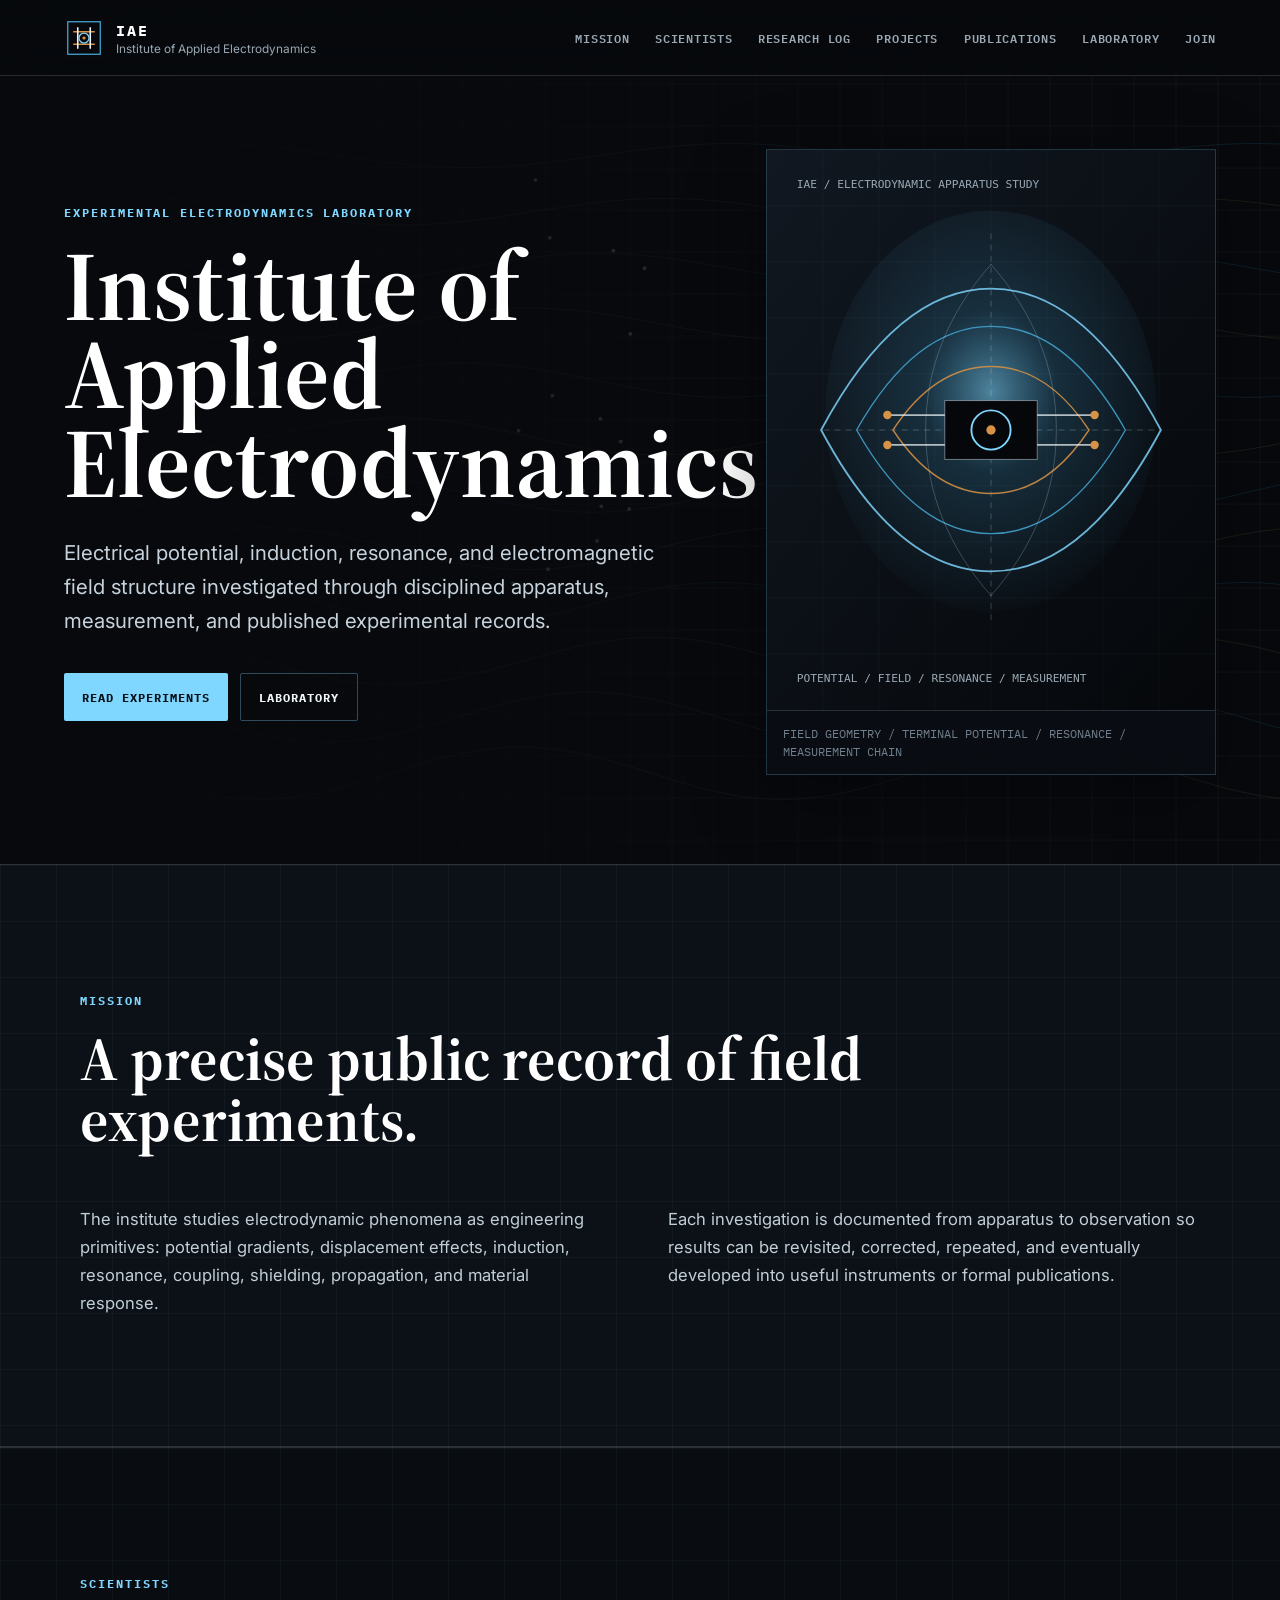
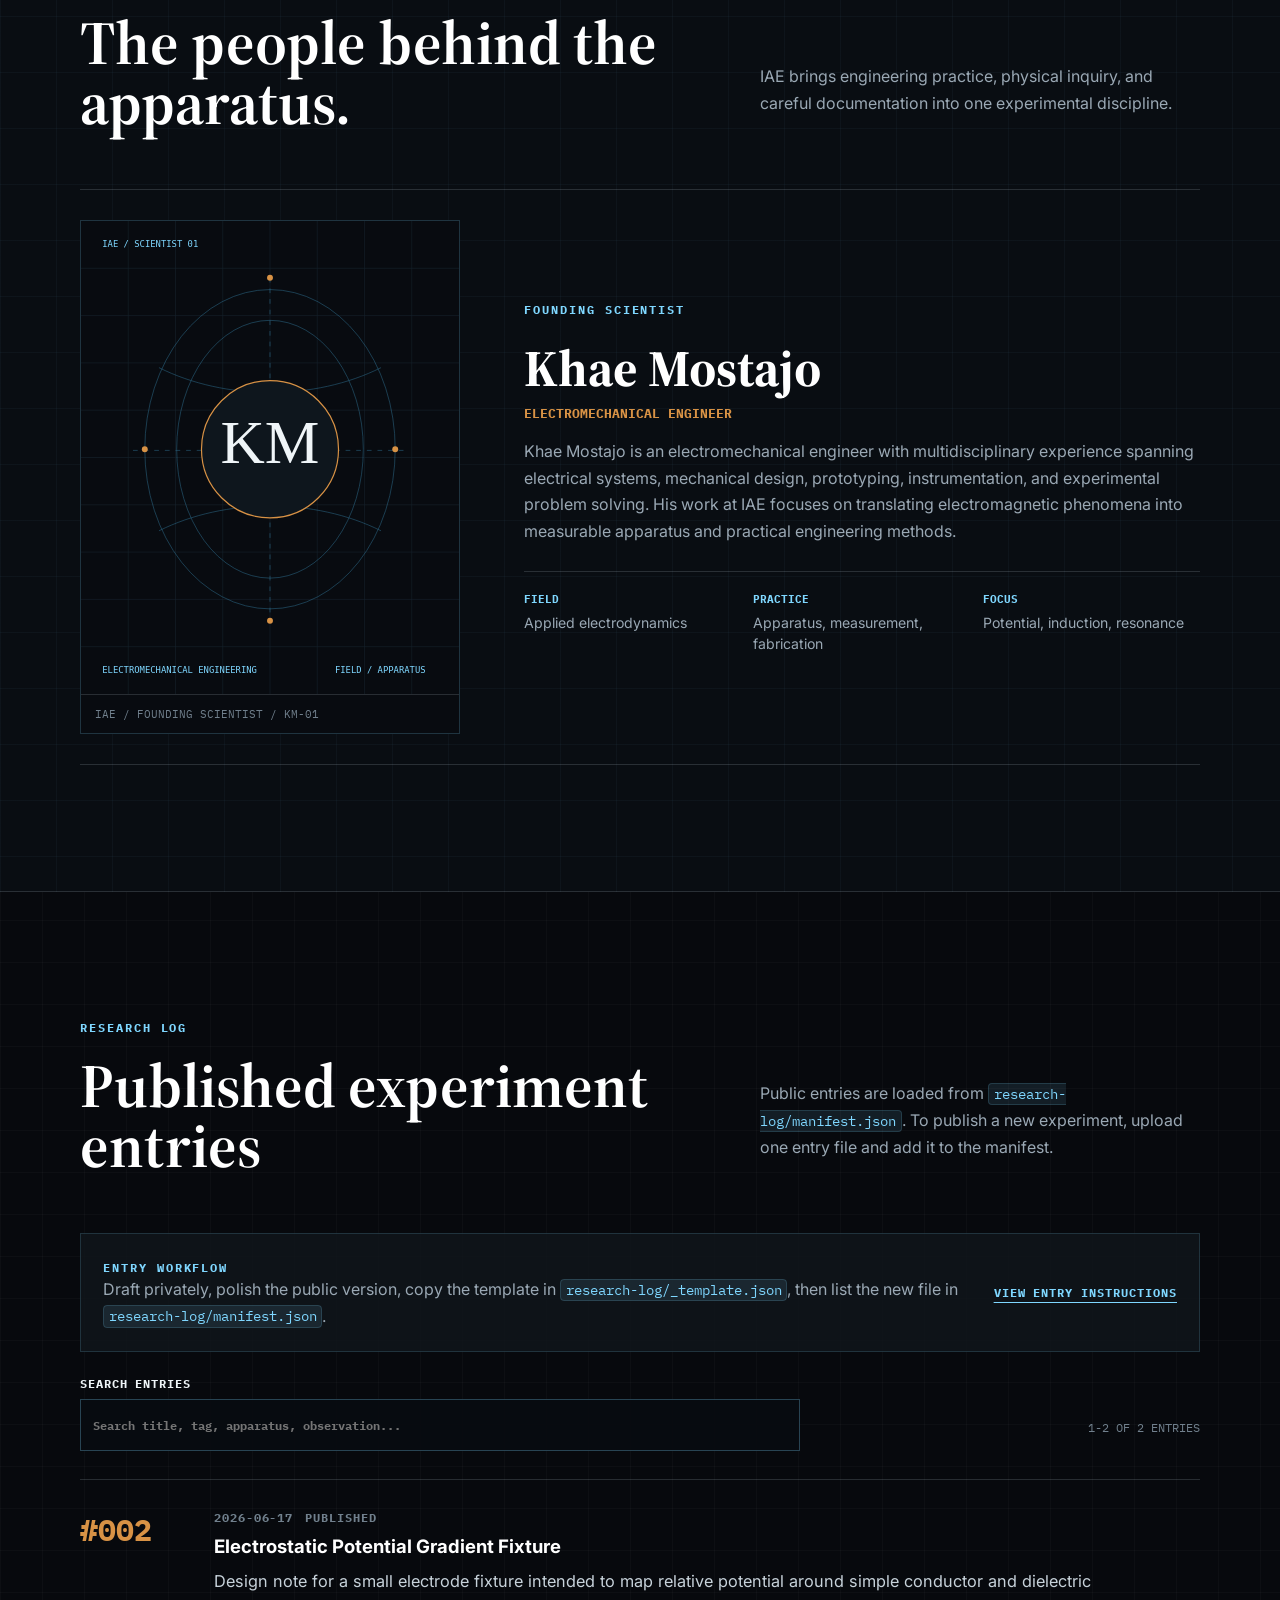
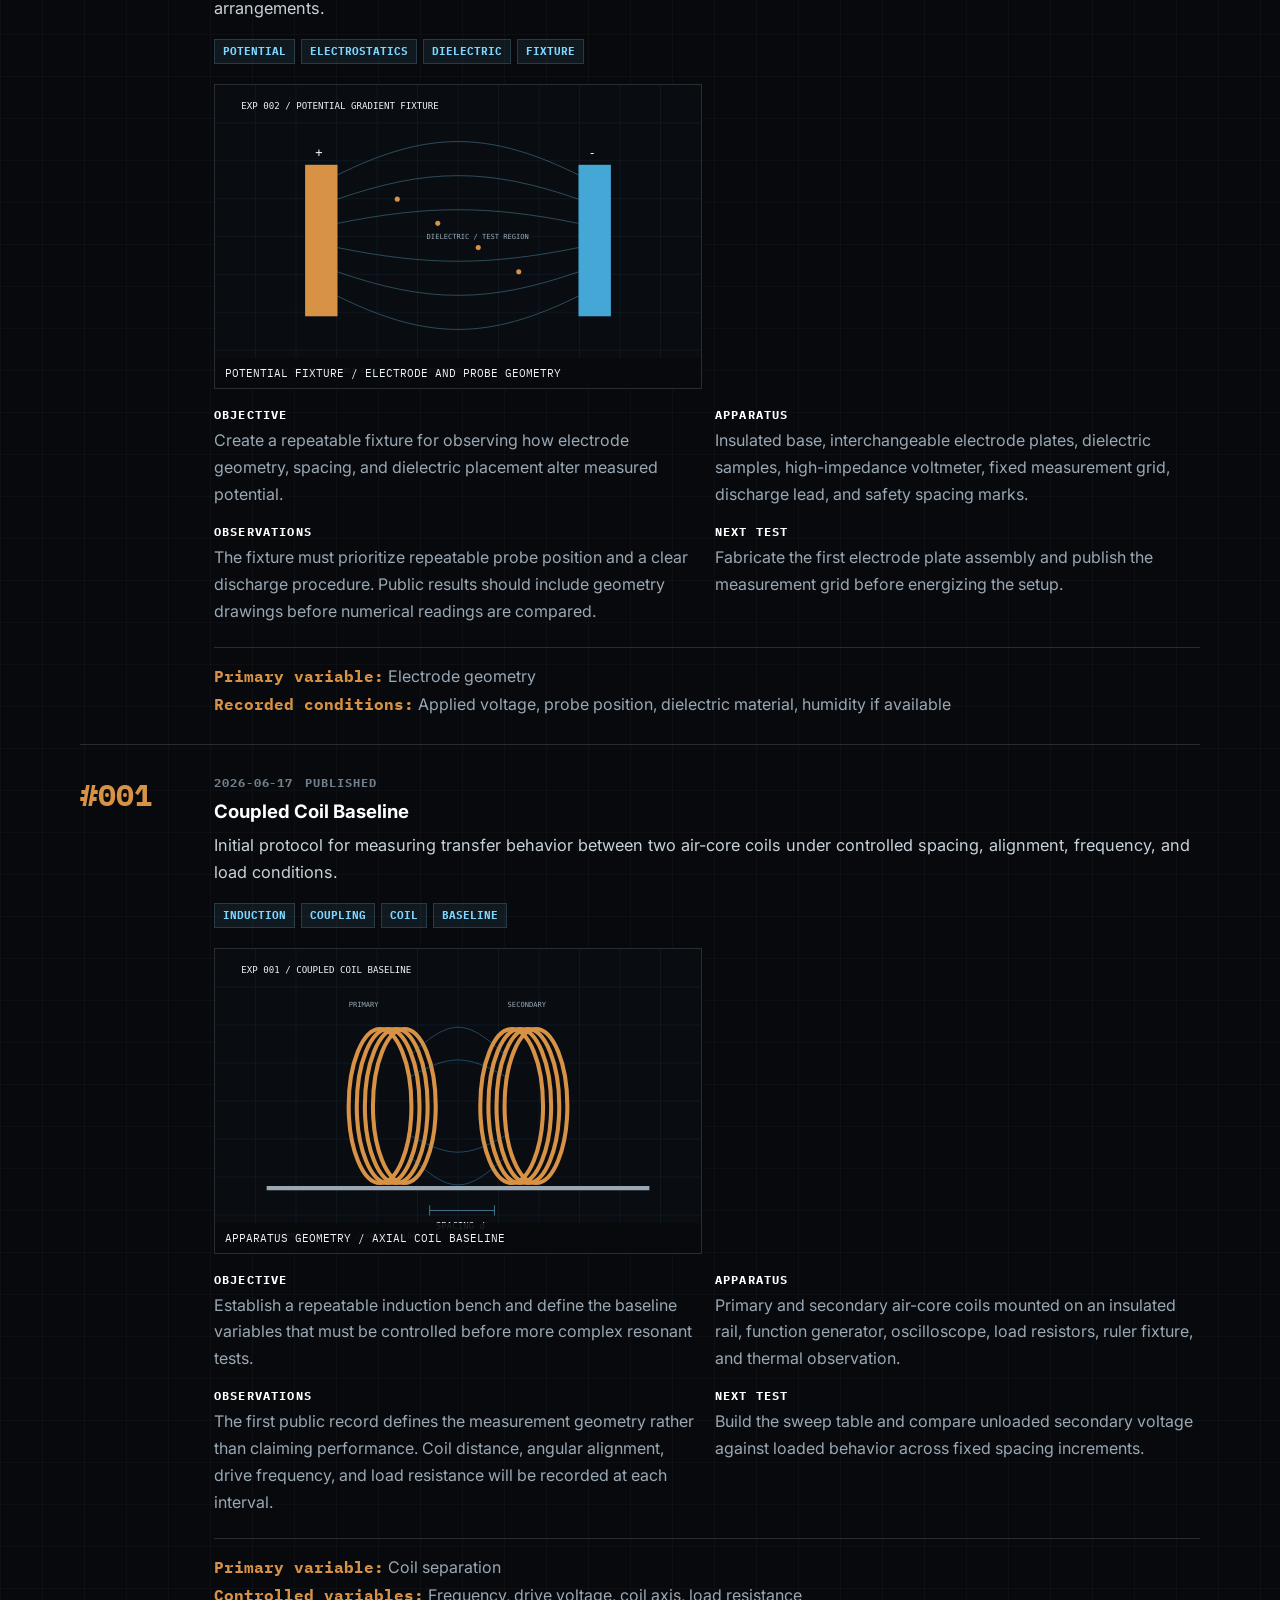
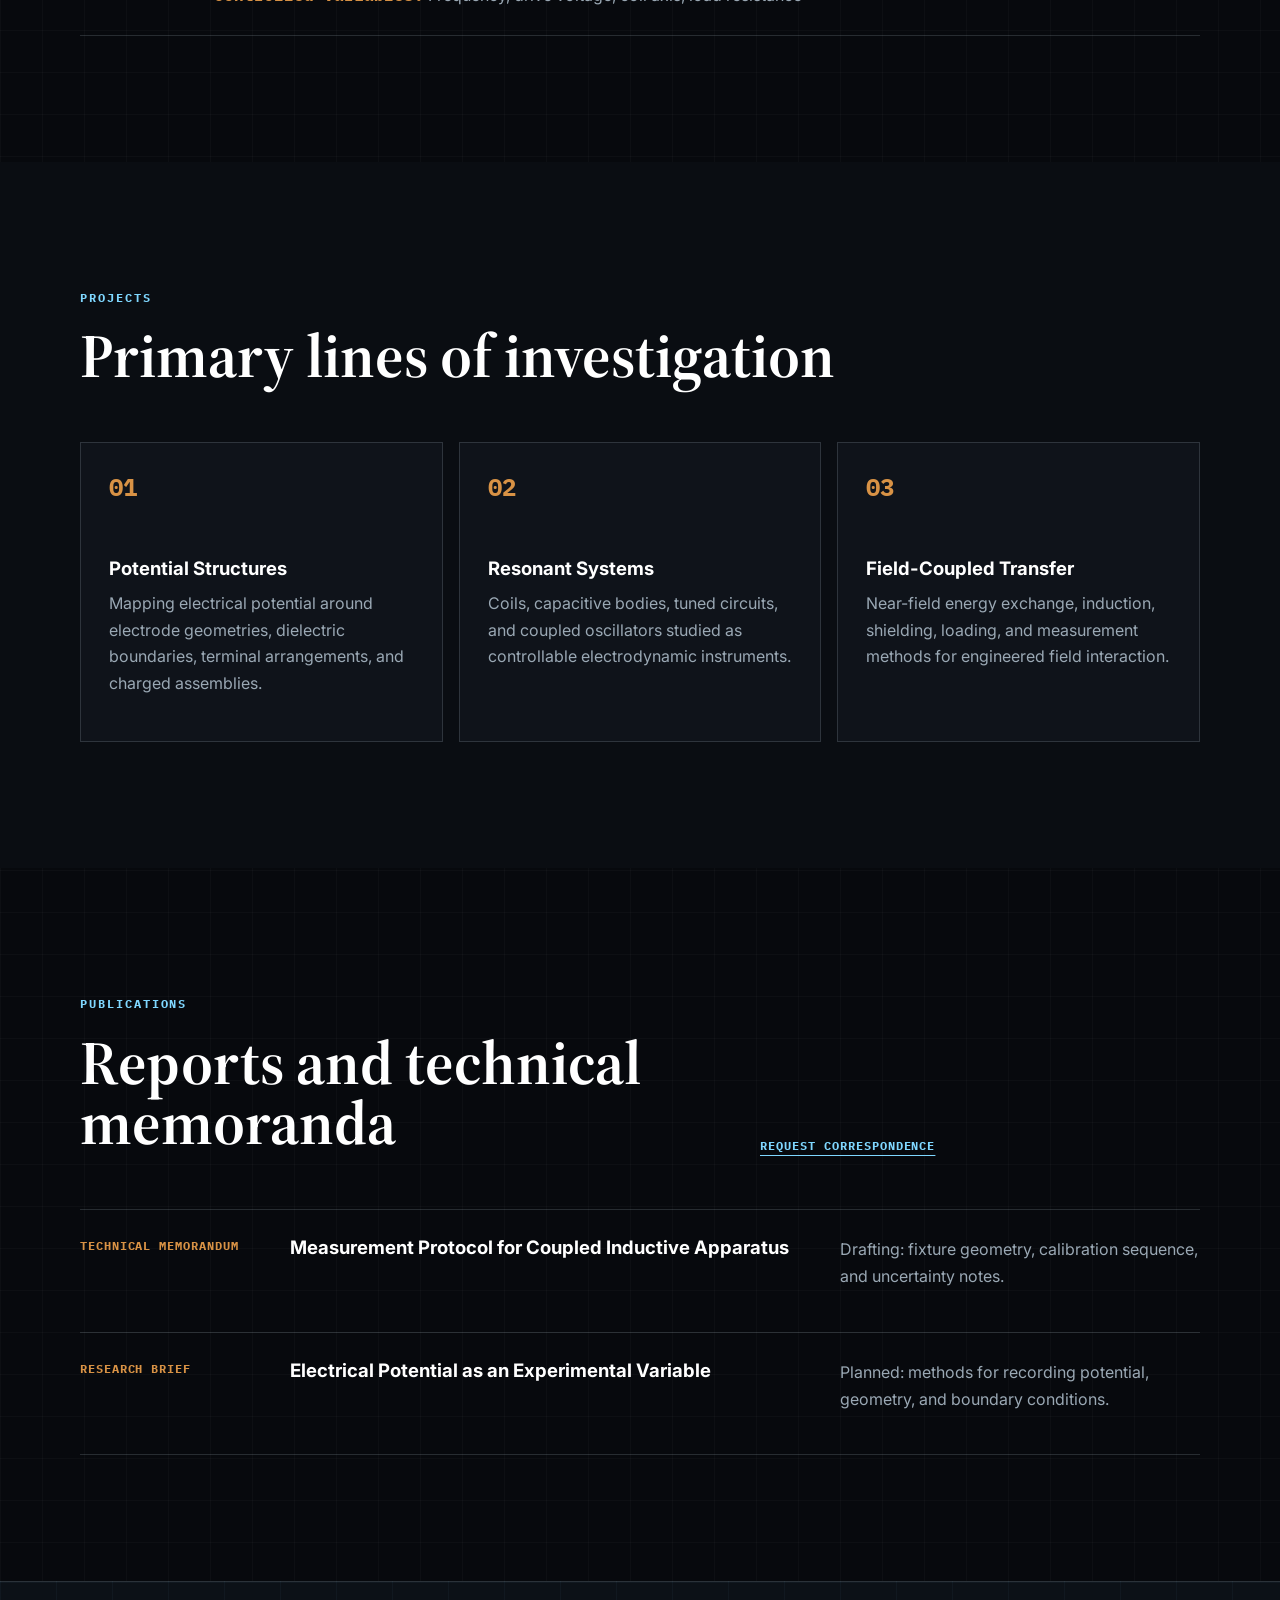
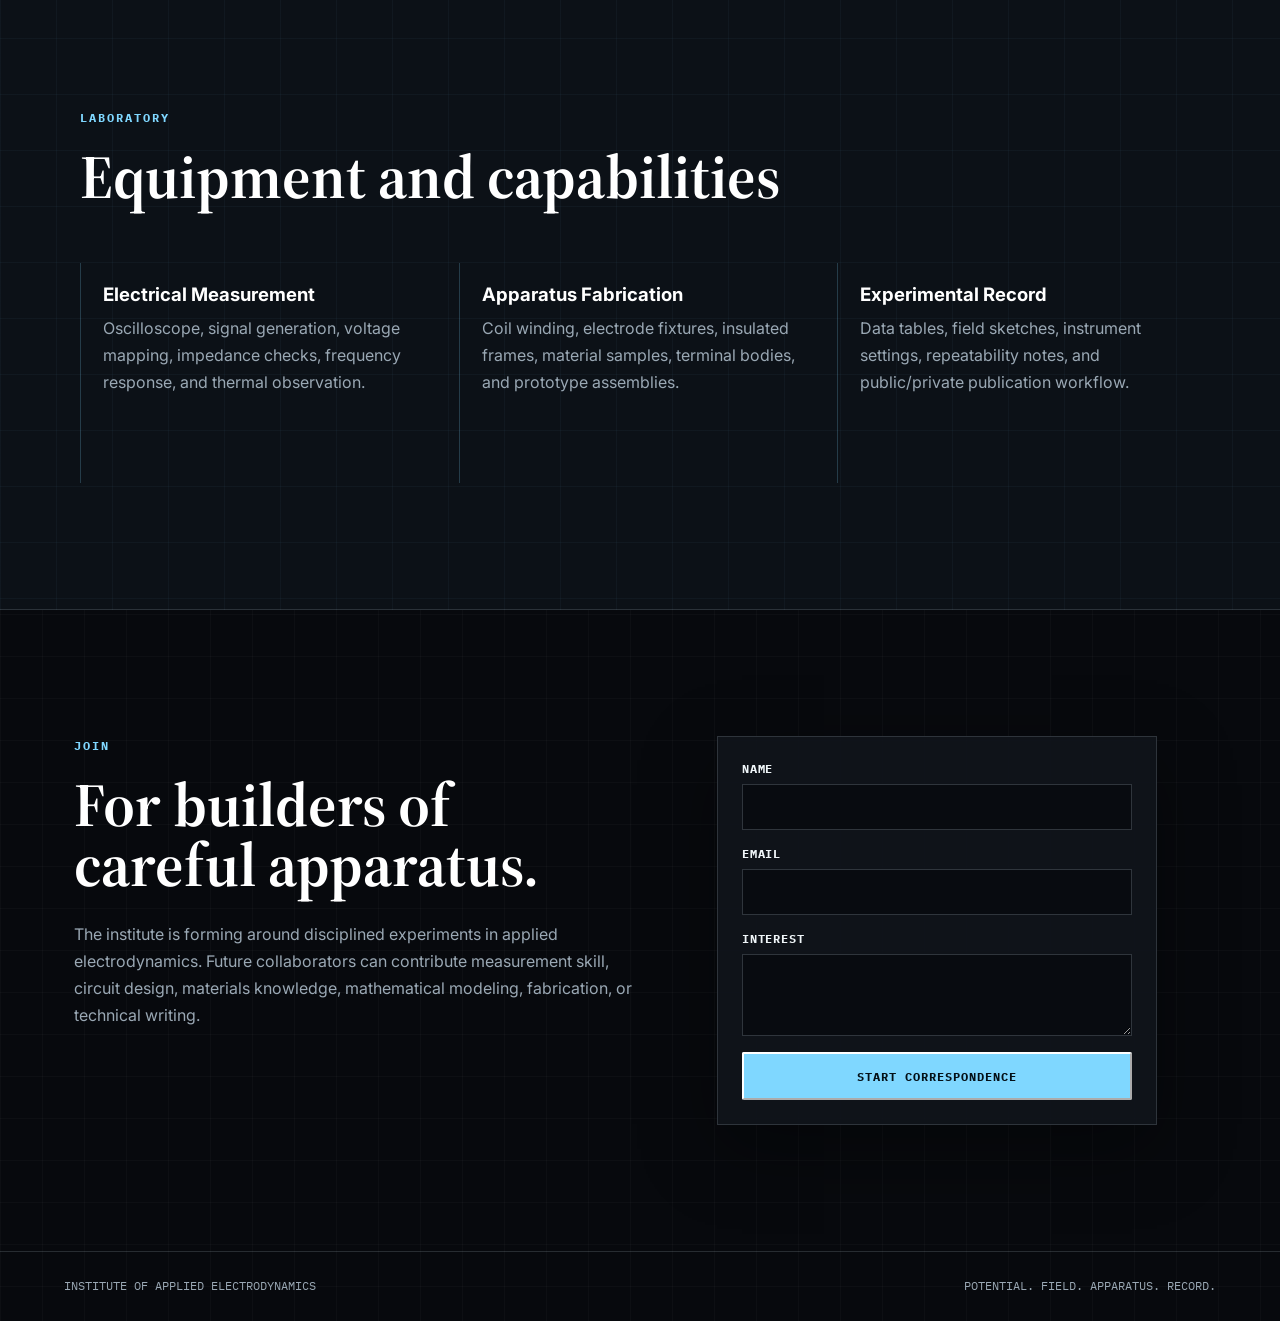
==== commit 422843c4: "new site" ====
--- a/index.html
+++ b/index.html
@@ -27,6 +27,7 @@
       </a>
       <nav class="nav" aria-label="Primary navigation">
         <a href="#mission">Mission</a>
+        <a href="#scientists">Scientists</a>
         <a href="#log">Research Log</a>
         <a href="#projects">Projects</a>
         <a href="#publications">Publications</a>
@@ -84,6 +85,44 @@
         </div>
       </section>
 
+      <section class="section scientists-band" id="scientists" aria-labelledby="scientists-title">
+        <div class="section-heading split">
+          <div>
+            <p class="eyebrow">Scientists</p>
+            <h2 id="scientists-title">The people behind the apparatus.</h2>
+          </div>
+          <p>
+            IAE brings engineering practice, physical inquiry, and careful documentation
+            into one experimental discipline.
+          </p>
+        </div>
+        <div class="scientist-list">
+          <article class="scientist-profile">
+            <figure class="scientist-portrait">
+              <img src="assets/khae-mostajo-profile.svg" alt="Technical profile plate for Khae Mostajo" />
+              <figcaption>IAE / Founding scientist / KM-01</figcaption>
+            </figure>
+            <div class="scientist-copy">
+              <p class="mono-label">Founding Scientist</p>
+              <h3>Khae Mostajo</h3>
+              <p class="scientist-role">Electromechanical Engineer</p>
+              <p>
+                Khae Mostajo is an electromechanical engineer with multidisciplinary
+                experience spanning electrical systems, mechanical design, prototyping,
+                instrumentation, and experimental problem solving. His work at IAE focuses
+                on translating electromagnetic phenomena into measurable apparatus and
+                practical engineering methods.
+              </p>
+              <dl class="scientist-fields">
+                <div><dt>Field</dt><dd>Applied electrodynamics</dd></div>
+                <div><dt>Practice</dt><dd>Apparatus, measurement, fabrication</dd></div>
+                <div><dt>Focus</dt><dd>Potential, induction, resonance</dd></div>
+              </dl>
+            </div>
+          </article>
+        </div>
+      </section>
+
       <section class="section" id="log" aria-labelledby="log-title">
         <div class="section-heading split">
           <div>
@@ -109,9 +148,28 @@
           <a class="text-link" href="research-log/README.md">View entry instructions</a>
         </div>
 
+        <div class="log-tools">
+          <label class="search-field" for="entry-search">
+            <span>Search entries</span>
+            <input
+              id="entry-search"
+              type="search"
+              placeholder="Search title, tag, apparatus, observation..."
+              autocomplete="off"
+              data-entry-search
+            />
+          </label>
+          <p class="log-count" data-entry-count aria-live="polite"></p>
+        </div>
+
         <div class="timeline" data-entry-list>
           <p class="empty-log">Loading research log...</p>
         </div>
+        <nav class="entry-pagination" data-entry-pagination aria-label="Research log pages" hidden>
+          <button type="button" class="page-button" data-page-previous aria-label="Previous research entries">Previous</button>
+          <div class="page-numbers" data-page-numbers></div>
+          <button type="button" class="page-button" data-page-next aria-label="Next research entries">Next</button>
+        </nav>
       </section>
 
       <section class="section projects-band" id="projects" aria-labelledby="projects-title">
@@ -224,6 +282,16 @@
       <p>Potential. Field. Apparatus. Record.</p>
     </footer>
 
+    <dialog class="image-viewer" data-image-viewer aria-labelledby="viewer-caption">
+      <button class="viewer-close" type="button" data-viewer-close aria-label="Close image viewer">&times;</button>
+      <button class="viewer-nav viewer-previous" type="button" data-viewer-previous aria-label="Previous image">Previous</button>
+      <figure>
+        <img src="" alt="" data-viewer-image />
+        <figcaption id="viewer-caption" data-viewer-caption></figcaption>
+      </figure>
+      <button class="viewer-nav viewer-next" type="button" data-viewer-next aria-label="Next image">Next</button>
+    </dialog>
+
     <script src="script.js"></script>
   </body>
 </html>
--- a/styles.css
+++ b/styles.css
@@ -312,7 +312,8 @@
 }
 
 .mission-band,
-.laboratory-band {
+.laboratory-band,
+.scientists-band {
   background:
     linear-gradient(90deg, rgba(127, 215, 255, 0.04) 1px, transparent 1px) 0 0 / 56px 56px,
     linear-gradient(rgba(127, 215, 255, 0.04) 1px, transparent 1px) 0 0 / 56px 56px,
@@ -321,6 +322,92 @@
   border-top: 1px solid var(--line);
 }
 
+.scientists-band {
+  background-color: #090d12;
+}
+
+.scientist-list {
+  margin: 0 auto;
+  max-width: 1120px;
+}
+
+.scientist-profile {
+  border-bottom: 1px solid var(--line);
+  border-top: 1px solid var(--line);
+  display: grid;
+  gap: clamp(28px, 5vw, 68px);
+  grid-template-columns: minmax(260px, 0.72fr) minmax(0, 1.28fr);
+  padding: 30px 0;
+}
+
+.scientist-portrait {
+  background: #080b10;
+  border: 1px solid rgba(127, 215, 255, 0.2);
+  margin: 0;
+}
+
+.scientist-portrait img {
+  aspect-ratio: 4 / 5;
+  object-fit: cover;
+  width: 100%;
+}
+
+.scientist-portrait figcaption {
+  border-top: 1px solid var(--line);
+  color: var(--muted);
+  font-family: "IBM Plex Mono", Consolas, monospace;
+  font-size: 0.68rem;
+  padding: 12px 14px;
+  text-transform: uppercase;
+}
+
+.scientist-copy {
+  align-self: center;
+}
+
+.scientist-copy h3 {
+  font-family: "Source Serif 4", Georgia, serif;
+  font-size: clamp(2rem, 4vw, 3.8rem);
+  margin-bottom: 4px;
+}
+
+.scientist-role {
+  color: var(--copper);
+  font-family: "IBM Plex Mono", Consolas, monospace;
+  font-size: 0.8rem;
+  font-weight: 700;
+  text-transform: uppercase;
+}
+
+.scientist-fields {
+  border-top: 1px solid var(--line);
+  display: grid;
+  gap: 12px;
+  grid-template-columns: repeat(3, minmax(0, 1fr));
+  margin: 26px 0 0;
+  padding-top: 20px;
+}
+
+.scientist-fields dt,
+.scientist-fields dd {
+  margin: 0;
+}
+
+.scientist-fields dt {
+  color: var(--blue-hot);
+  font-family: "IBM Plex Mono", Consolas, monospace;
+  font-size: 0.68rem;
+  font-weight: 700;
+  margin-bottom: 6px;
+  text-transform: uppercase;
+}
+
+.scientist-fields dd {
+  color: var(--steel);
+  font-size: 0.88rem;
+  line-height: 1.5;
+}
+
 .mission-copy {
   columns: 2 320px;
   column-gap: 56px;
@@ -346,6 +433,39 @@
   padding: 22px;
 }
 
+.log-tools {
+  align-items: end;
+  display: grid;
+  gap: 20px;
+  grid-template-columns: minmax(0, 1fr) auto;
+  margin: 0 auto 28px;
+  max-width: 1120px;
+}
+
+.search-field {
+  max-width: 720px;
+}
+
+.search-field input {
+  background: rgba(8, 11, 16, 0.94);
+  border-color: rgba(127, 215, 255, 0.28);
+  min-height: 52px;
+}
+
+.search-field input:focus {
+  border-color: var(--blue-hot);
+  outline: 2px solid rgba(127, 215, 255, 0.12);
+  outline-offset: 2px;
+}
+
+.log-count {
+  color: var(--muted);
+  font-family: "IBM Plex Mono", Consolas, monospace;
+  font-size: 0.72rem;
+  margin: 0 0 14px;
+  text-transform: uppercase;
+}
+
 .publishing-note p {
   margin-bottom: 0;
 }
@@ -417,6 +537,49 @@
   margin-top: 18px;
 }
 
+.entry-gallery {
+  display: grid;
+  gap: 10px;
+  grid-template-columns: repeat(2, minmax(0, 1fr));
+  margin: 20px 0 4px;
+}
+
+.entry-image-button {
+  background: #080b10;
+  border: 1px solid var(--line);
+  cursor: zoom-in;
+  min-height: 0;
+  overflow: hidden;
+  padding: 0;
+  position: relative;
+}
+
+.entry-image-button img {
+  aspect-ratio: 16 / 10;
+  object-fit: cover;
+  transition: transform 180ms ease;
+  width: 100%;
+}
+
+.entry-image-button:hover img,
+.entry-image-button:focus-visible img {
+  transform: scale(1.025);
+}
+
+.entry-image-button span {
+  background: rgba(7, 9, 13, 0.9);
+  bottom: 0;
+  color: var(--ink);
+  font-family: "IBM Plex Mono", Consolas, monospace;
+  font-size: 0.66rem;
+  left: 0;
+  padding: 8px 10px;
+  position: absolute;
+  right: 0;
+  text-align: left;
+  text-transform: uppercase;
+}
+
 .entry-grid strong {
   color: var(--white);
   display: block;
@@ -449,6 +612,125 @@
 .empty-log {
   color: var(--muted);
   padding: 28px 0;
+}
+
+.entry-pagination {
+  align-items: center;
+  display: flex;
+  gap: 12px;
+  justify-content: space-between;
+  margin: 28px auto 0;
+  max-width: 1120px;
+}
+
+.entry-pagination[hidden] {
+  display: none;
+}
+
+.page-numbers {
+  display: flex;
+  gap: 6px;
+}
+
+.page-button,
+.page-number {
+  background: transparent;
+  border: 1px solid var(--line);
+  color: var(--steel);
+  cursor: pointer;
+  font-family: "IBM Plex Mono", Consolas, monospace;
+  font-size: 0.72rem;
+  font-weight: 700;
+  min-height: 40px;
+  padding: 0 14px;
+  text-transform: uppercase;
+}
+
+.page-number {
+  min-width: 40px;
+  padding: 0;
+}
+
+.page-number[aria-current="page"] {
+  background: var(--blue-hot);
+  border-color: var(--blue-hot);
+  color: #041017;
+}
+
+.page-button:disabled {
+  cursor: not-allowed;
+  opacity: 0.36;
+}
+
+.image-viewer {
+  background: #07090d;
+  border: 1px solid rgba(127, 215, 255, 0.28);
+  color: var(--ink);
+  height: min(88vh, 820px);
+  margin: auto;
+  max-width: min(94vw, 1180px);
+  padding: 42px 72px 24px;
+  width: 100%;
+}
+
+.image-viewer::backdrop {
+  background: rgba(0, 0, 0, 0.86);
+  backdrop-filter: blur(5px);
+}
+
+.image-viewer figure {
+  display: grid;
+  grid-template-rows: minmax(0, 1fr) auto;
+  height: 100%;
+  margin: 0;
+}
+
+.image-viewer figure img {
+  height: 100%;
+  object-fit: contain;
+  width: 100%;
+}
+
+.image-viewer figcaption {
+  color: var(--steel);
+  font-family: "IBM Plex Mono", Consolas, monospace;
+  font-size: 0.72rem;
+  padding-top: 14px;
+  text-align: center;
+}
+
+.viewer-close,
+.viewer-nav {
+  background: rgba(7, 9, 13, 0.88);
+  border: 1px solid var(--line);
+  color: var(--ink);
+  cursor: pointer;
+  position: absolute;
+  z-index: 2;
+}
+
+.viewer-close {
+  font-size: 1.5rem;
+  height: 38px;
+  right: 12px;
+  top: 12px;
+  width: 38px;
+}
+
+.viewer-nav {
+  font-family: "IBM Plex Mono", Consolas, monospace;
+  font-size: 0.66rem;
+  padding: 10px;
+  text-transform: uppercase;
+  top: 50%;
+  transform: translateY(-50%);
+}
+
+.viewer-previous { left: 12px; }
+.viewer-next { right: 12px; }
+
+.viewer-nav:disabled {
+  display: none;
 }
 
 .projects-band {
@@ -623,7 +905,8 @@
   .hero-grid,
   .section-heading.split,
   .publishing-note,
-  .join {
+  .join,
+  .scientist-profile {
     grid-template-columns: 1fr;
   }
 
@@ -660,12 +943,39 @@
   }
 
   .hero {
+    align-items: center;
+    display: flex;
     min-height: auto;
-    padding-top: 108px;
+    padding: 108px 20px 56px;
+    text-align: center;
+  }
+
+  .hero-grid {
+    justify-items: center;
+    width: 100%;
+  }
+
+  .hero-copy {
+    margin: 0 auto;
+    max-width: 520px;
+    min-width: 0;
+    width: 100%;
+  }
+
+  .hero-subtitle {
+    margin-left: auto;
+    margin-right: auto;
   }
 
   h1 {
-    font-size: clamp(2.7rem, 15vw, 4rem);
+    font-size: clamp(2rem, 10.5vw, 3.4rem);
+    line-height: 0.96;
+    max-width: 100%;
+  }
+
+  .hero .eyebrow {
+    font-size: 0.68rem;
+    line-height: 1.5;
   }
 
   .hero-actions,
@@ -674,6 +984,15 @@
     flex-direction: column;
   }
 
+  .hero-actions {
+    justify-content: center;
+    width: 100%;
+  }
+
+  .hero-visual {
+    width: min(100%, 480px);
+  }
+
   .button {
     width: 100%;
   }
@@ -682,6 +1001,41 @@
     grid-template-columns: 1fr;
   }
 
+  .scientist-fields,
+  .log-tools,
+  .entry-gallery {
+    grid-template-columns: 1fr;
+  }
+
+  .log-count {
+    margin: 0;
+  }
+
+  .entry-pagination {
+    align-items: stretch;
+    flex-wrap: wrap;
+  }
+
+  .page-numbers {
+    order: -1;
+    width: 100%;
+  }
+
+  .page-button {
+    flex: 1;
+  }
+
+  .image-viewer {
+    height: 90vh;
+    padding: 50px 12px 70px;
+  }
+
+  .viewer-nav {
+    bottom: 12px;
+    top: auto;
+    transform: none;
+  }
+
   .project-card {
     min-height: auto;
   }
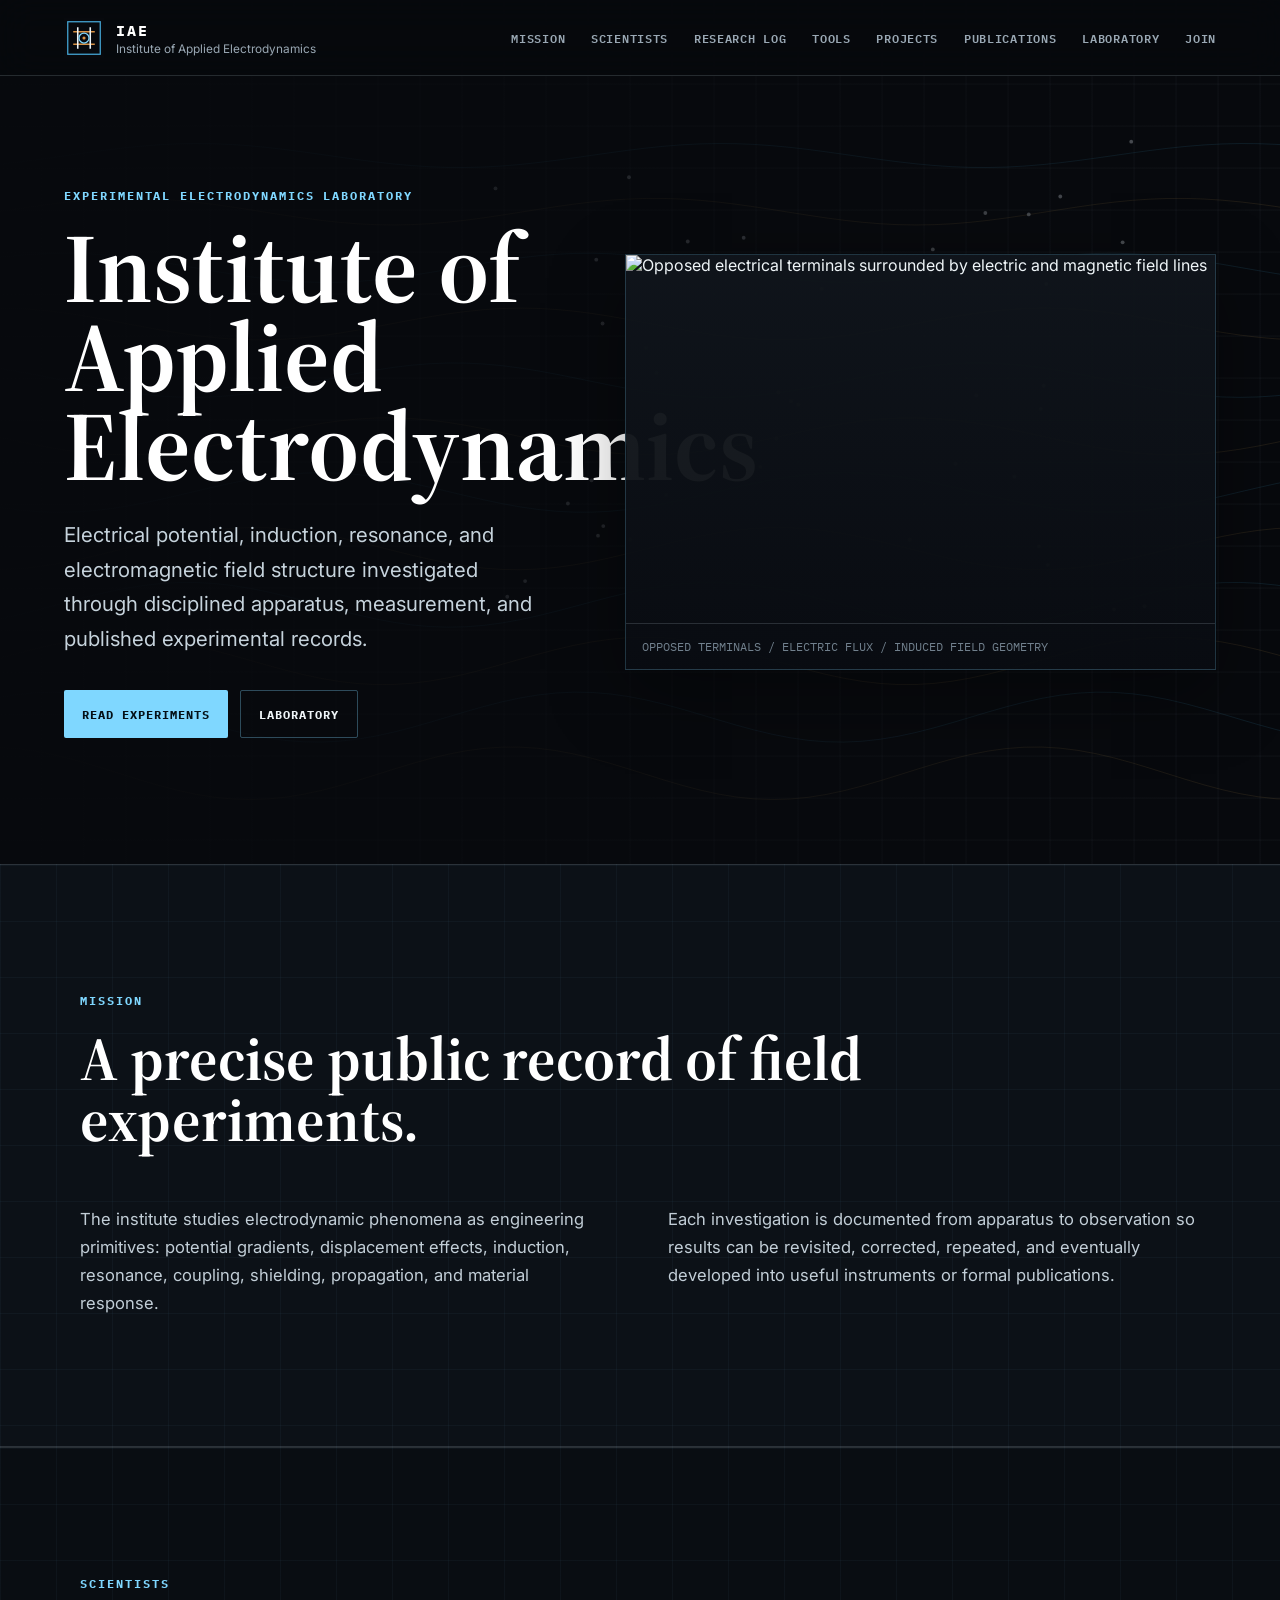
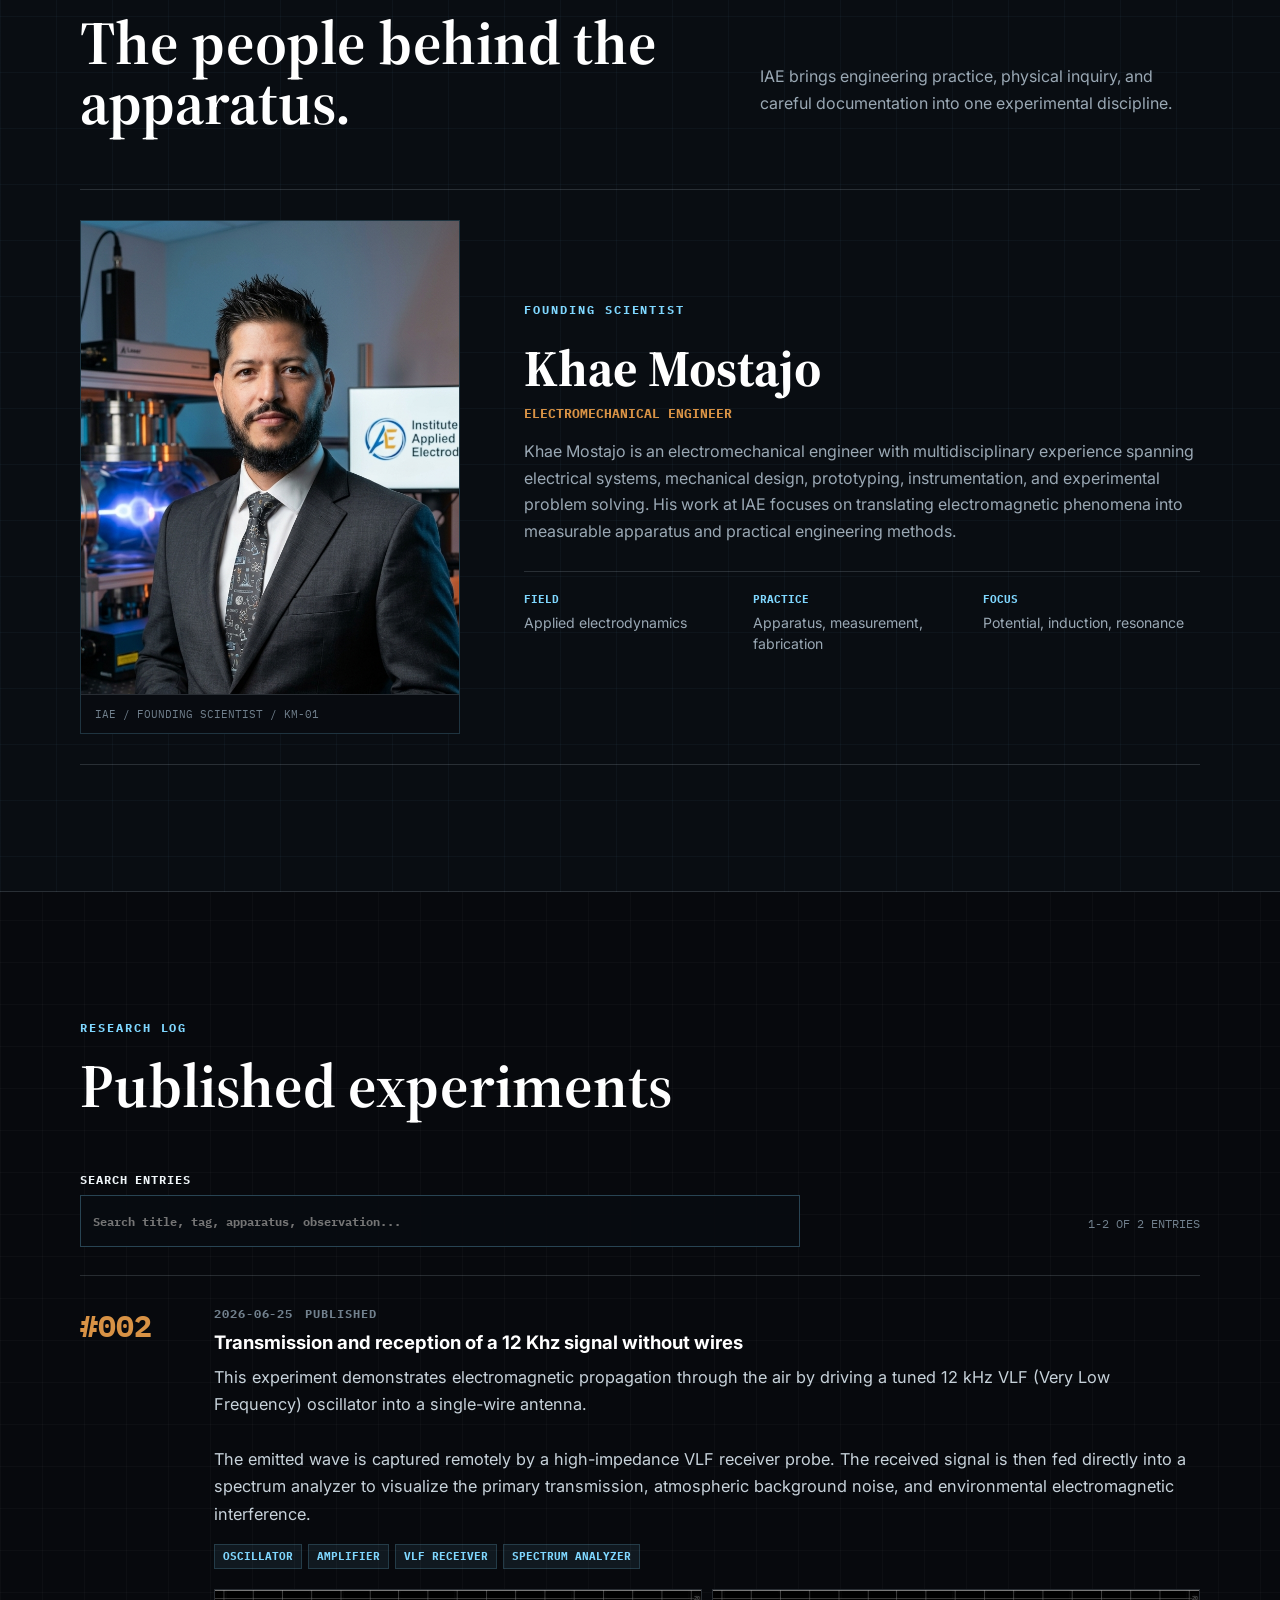
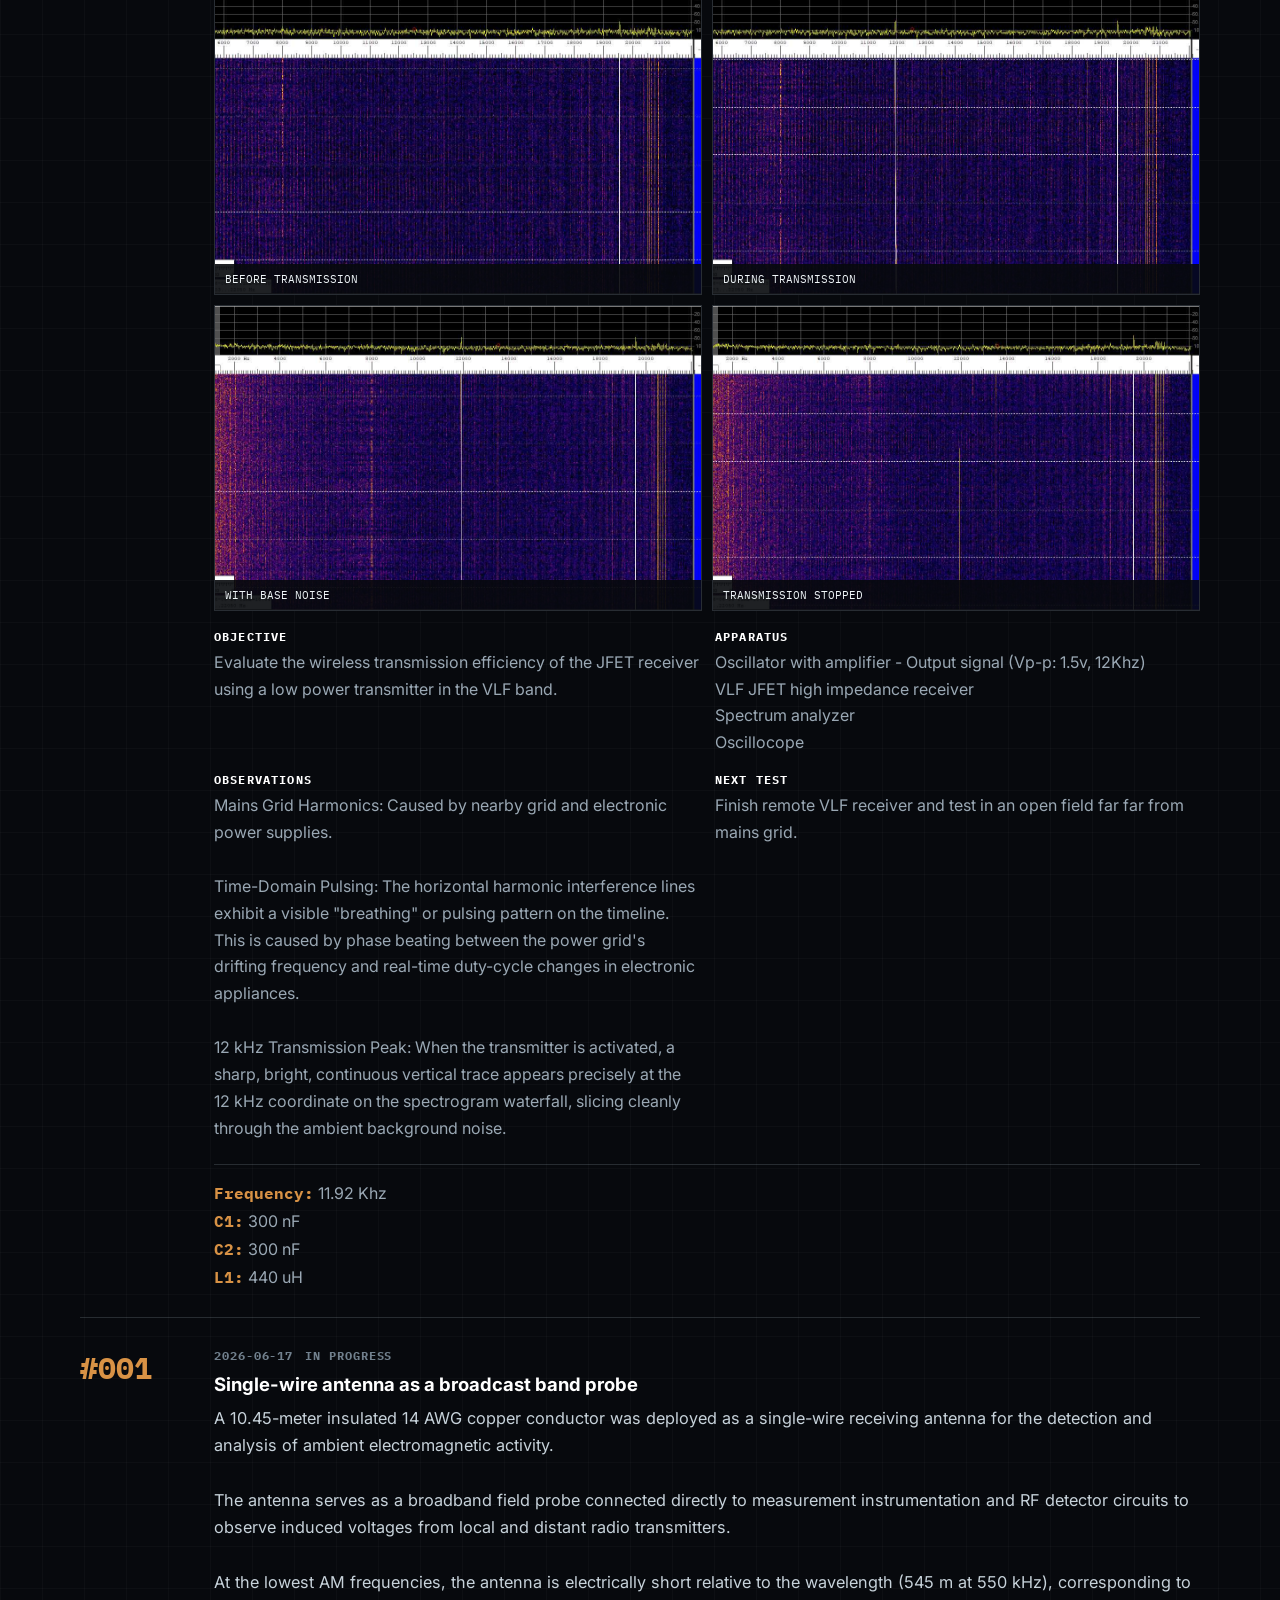
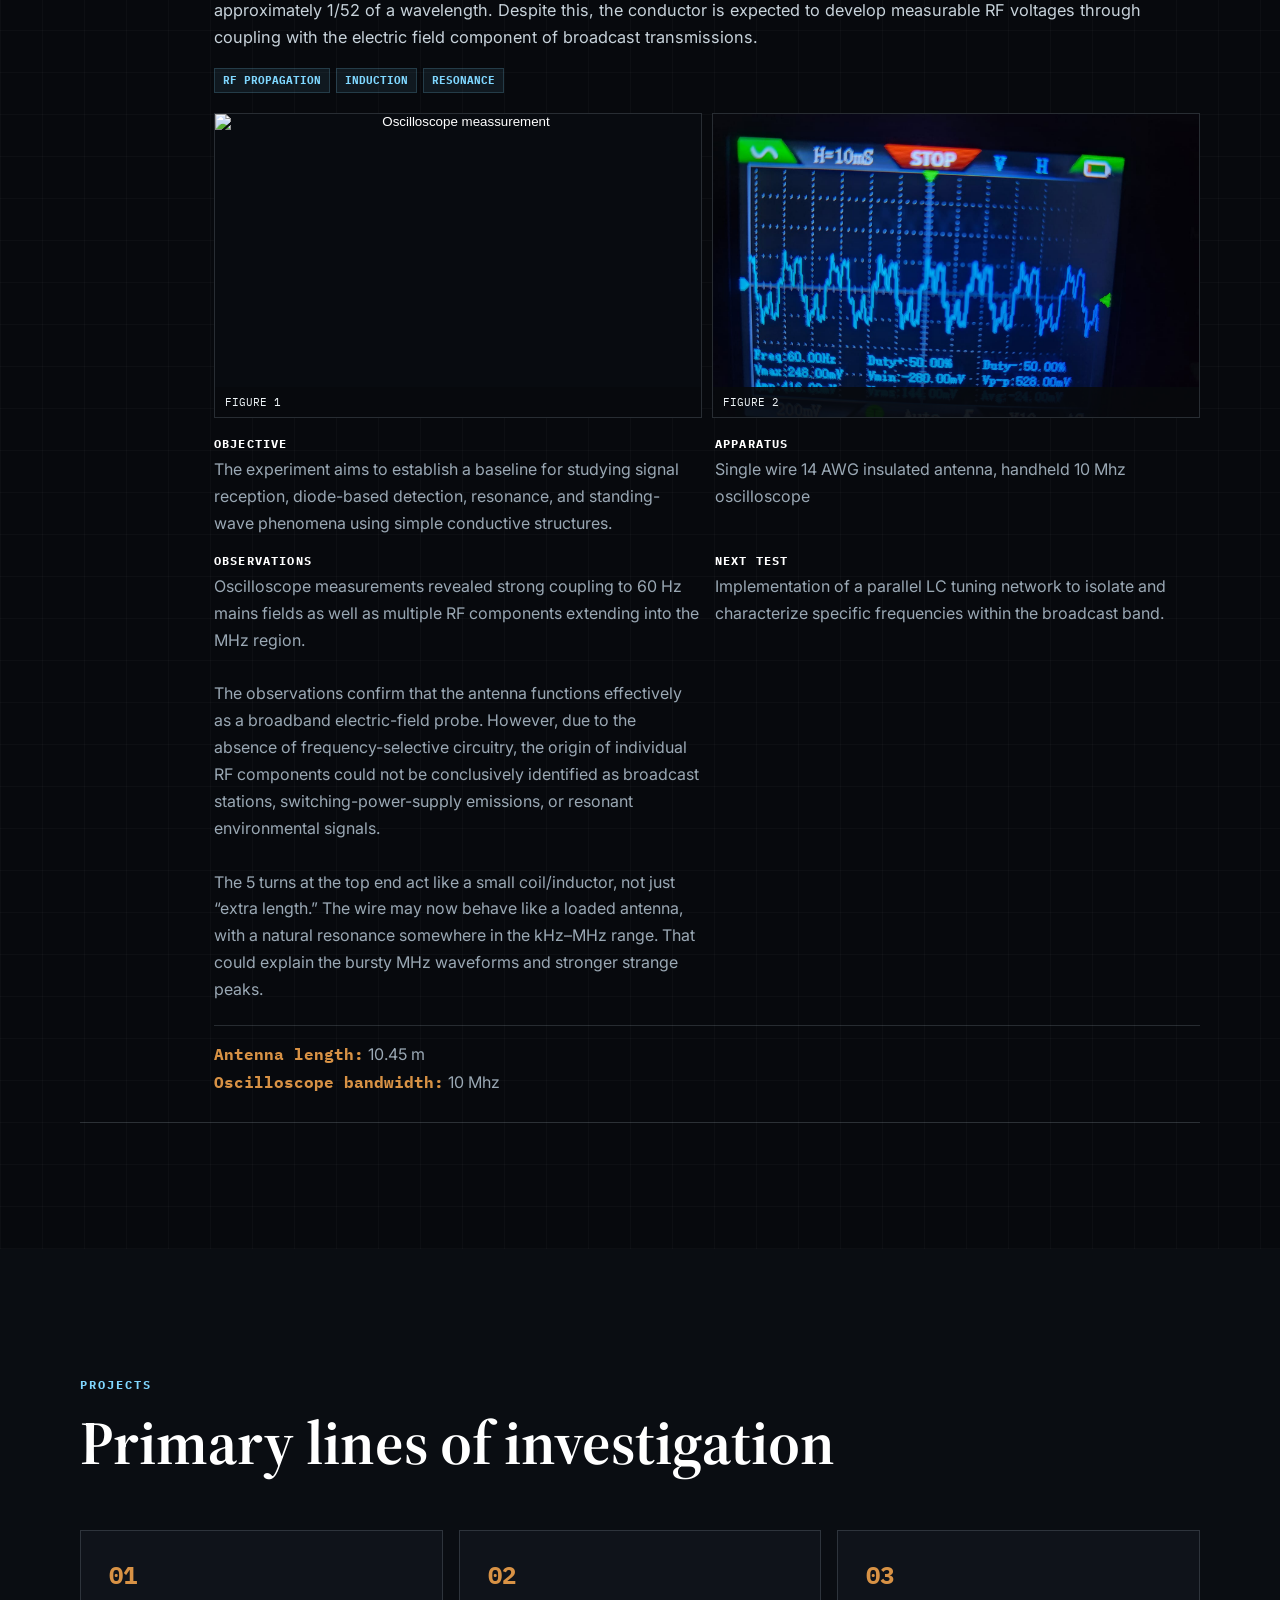
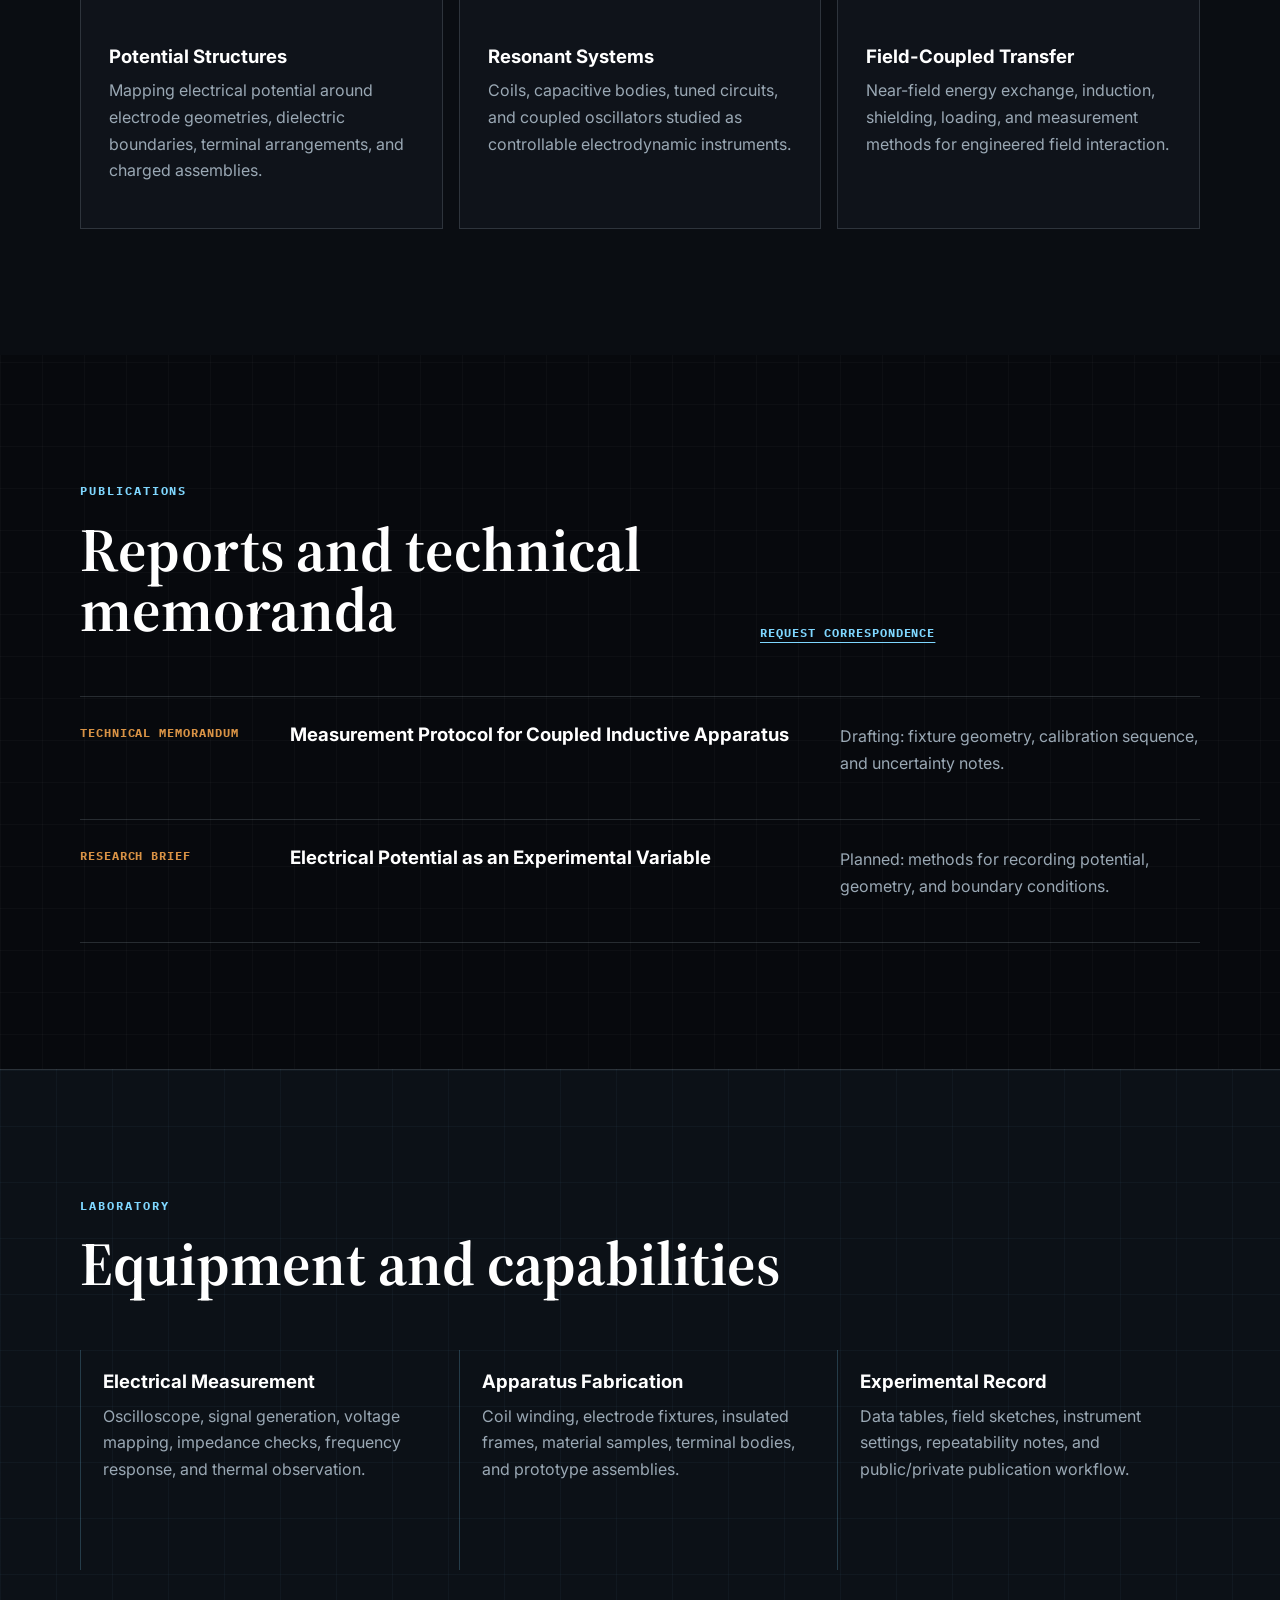
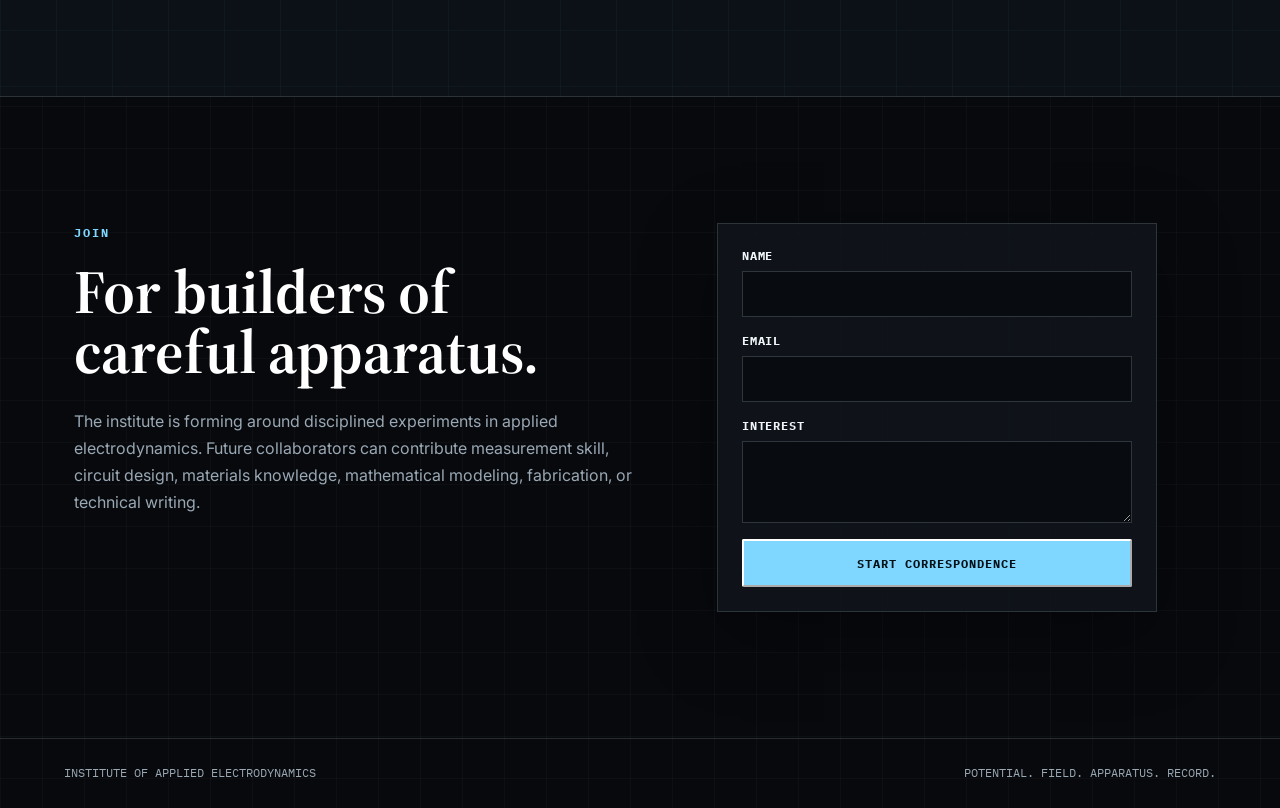
==== commit 1fb008fe: "Update index.html" ====
--- a/index.html
+++ b/index.html
@@ -29,6 +29,7 @@
         <a href="#mission">Mission</a>
         <a href="#scientists">Scientists</a>
         <a href="#log">Research Log</a>
+        <a href="tools.html">Tools</a>
         <a href="#projects">Projects</a>
         <a href="#publications">Publications</a>
         <a href="#laboratory">Laboratory</a>
@@ -58,9 +59,9 @@
             </div>
           </div>
           <figure class="hero-visual">
-            <img src="assets/field-lines.svg" alt="Monochrome electrodynamic apparatus diagram with field lines" />
+            <img src="assets/iae-field-hero.png" alt="Opposed electrical terminals surrounded by electric and magnetic field lines" />
             <figcaption>
-              Field geometry / terminal potential / resonance / measurement chain
+              Opposed terminals / electric flux / induced field geometry
             </figcaption>
           </figure>
         </div>
@@ -99,7 +100,7 @@
         <div class="scientist-list">
           <article class="scientist-profile">
             <figure class="scientist-portrait">
-              <img src="assets/khae-mostajo-profile.svg" alt="Technical profile plate for Khae Mostajo" />
+              <img src="assets/khae-mostajo-profile.png" alt="Technical profile plate for Khae Mostajo" />
               <figcaption>IAE / Founding scientist / KM-01</figcaption>
             </figure>
             <div class="scientist-copy">
@@ -127,25 +128,8 @@
         <div class="section-heading split">
           <div>
             <p class="eyebrow">Research Log</p>
-            <h2 id="log-title">Published experiment entries</h2>
-          </div>
-          <p>
-            Public entries are loaded from <code>research-log/manifest.json</code>.
-            To publish a new experiment, upload one entry file and add it to the
-            manifest.
-          </p>
-        </div>
-
-        <div class="publishing-note">
-          <div>
-            <span class="mono-label">ENTRY WORKFLOW</span>
-            <p>
-              Draft privately, polish the public version, copy the template in
-              <code>research-log/_template.json</code>, then list the new file in
-              <code>research-log/manifest.json</code>.
-            </p>
-          </div>
-          <a class="text-link" href="research-log/README.md">View entry instructions</a>
+            <h2 id="log-title">Published experiments</h2>
+          </div>
         </div>
 
         <div class="log-tools">
@@ -171,6 +155,7 @@
           <button type="button" class="page-button" data-page-next aria-label="Next research entries">Next</button>
         </nav>
       </section>
+    
 
       <section class="section projects-band" id="projects" aria-labelledby="projects-title">
         <div class="section-heading">
--- a/styles.css
+++ b/styles.css
@@ -174,7 +174,7 @@
   align-items: center;
   display: grid;
   gap: clamp(34px, 6vw, 82px);
-  grid-template-columns: minmax(0, 1fr) minmax(300px, 0.72fr);
+  grid-template-columns: minmax(0, 0.9fr) minmax(420px, 1.1fr);
   margin: 0 auto;
   max-width: 1260px;
   min-height: calc(96vh - 204px);
@@ -280,7 +280,7 @@
 }
 
 .hero-visual img {
-  aspect-ratio: 4 / 5;
+  aspect-ratio: 16 / 10;
   object-fit: cover;
   width: 100%;
 }
@@ -508,6 +508,7 @@
 .entry-summary {
   color: #c7d2da;
   font-size: 1.02rem;
+  white-space: pre-wrap;
 }
 
 .tag-list {
@@ -592,6 +593,7 @@
 
 .entry-grid p {
   margin-bottom: 0;
+  white-space: pre-wrap;
 }
 
 .measurement-list {
@@ -604,6 +606,10 @@
   padding: 18px 0 0;
 }
 
+.measurement-list li {
+  white-space: pre-wrap;
+}
+
 .measurement-list strong {
   color: var(--copper);
   font-family: "IBM Plex Mono", Consolas, monospace;
@@ -612,6 +618,28 @@
 .empty-log {
   color: var(--muted);
   padding: 28px 0;
+}
+
+.log-warning {
+  align-items: start;
+  background: rgba(216, 146, 69, 0.08);
+  border: 1px solid rgba(216, 146, 69, 0.3);
+  color: var(--steel);
+  display: grid;
+  gap: 6px;
+  margin: 20px 0;
+  padding: 14px 16px;
+}
+
+.log-warning strong,
+.log-warning span {
+  font-family: "IBM Plex Mono", Consolas, monospace;
+  font-size: 0.7rem;
+}
+
+.log-warning strong {
+  color: var(--copper);
+  text-transform: uppercase;
 }
 
 .entry-pagination {
